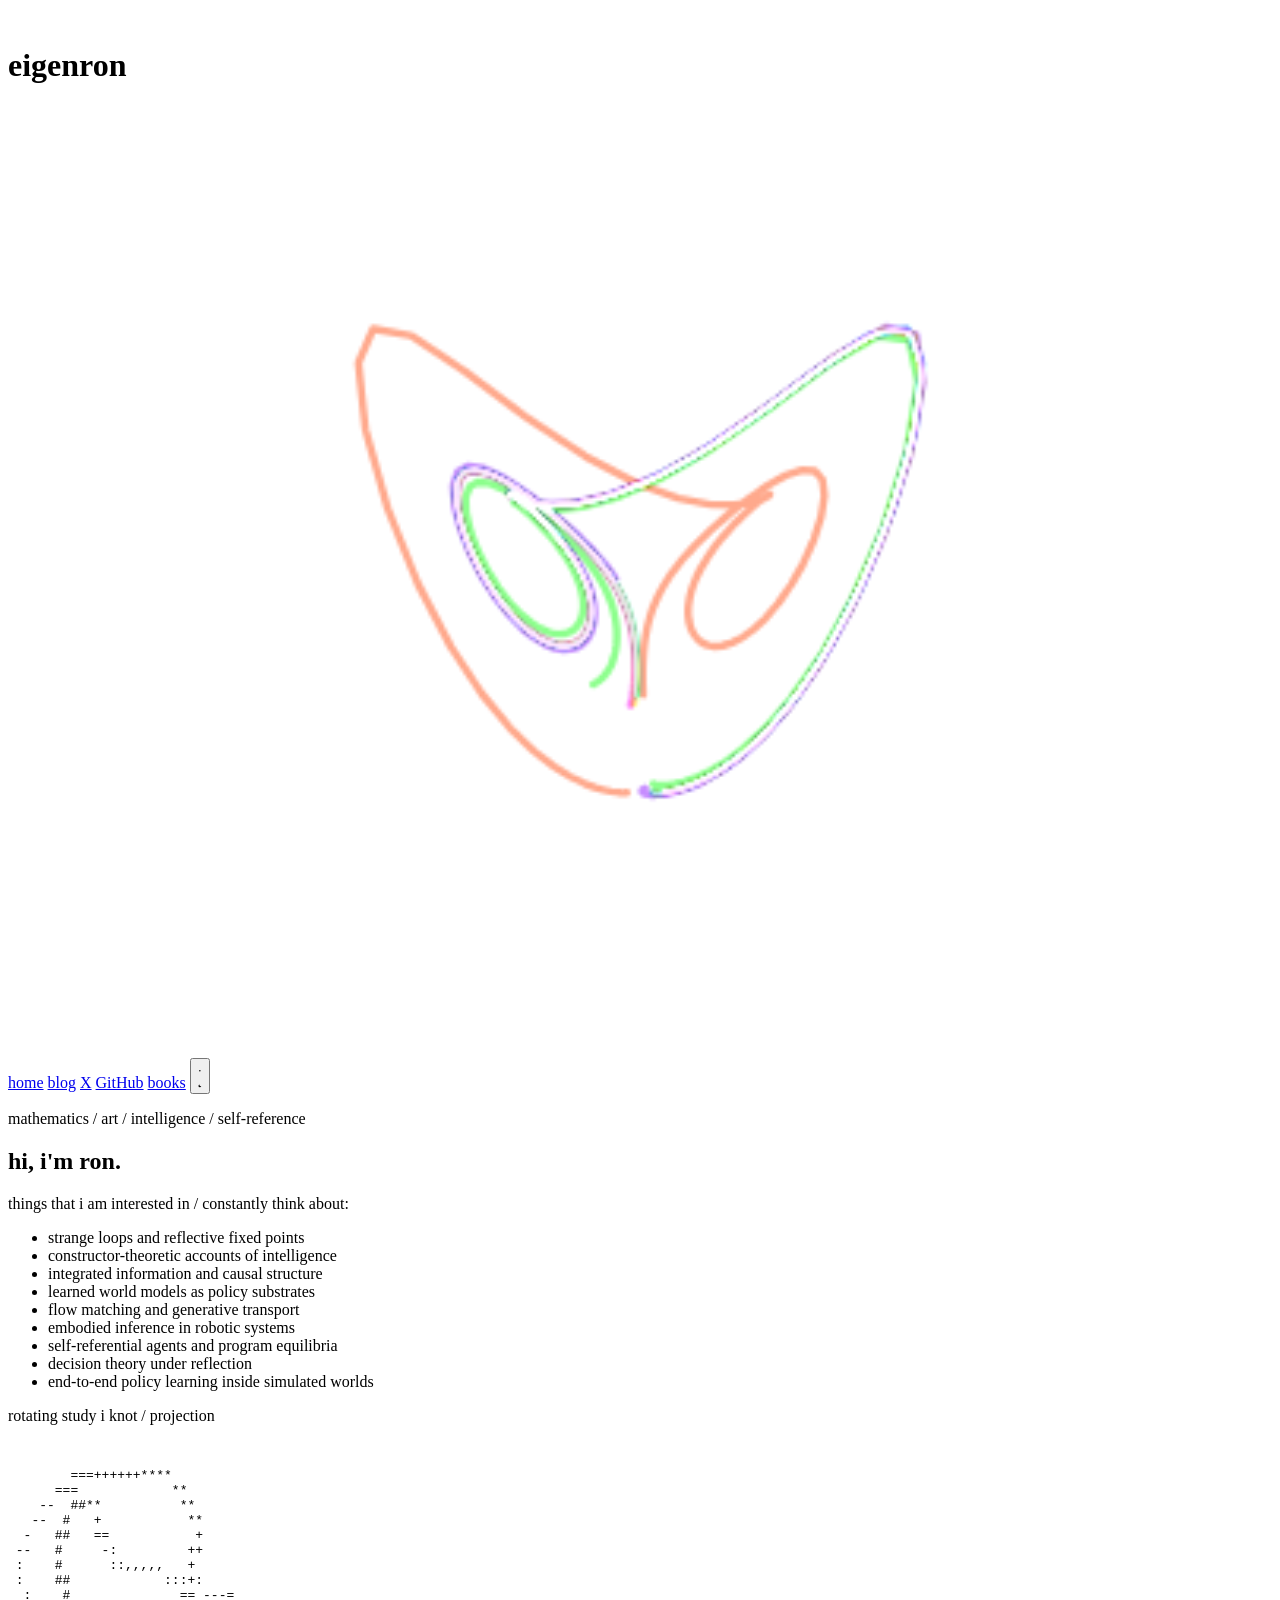
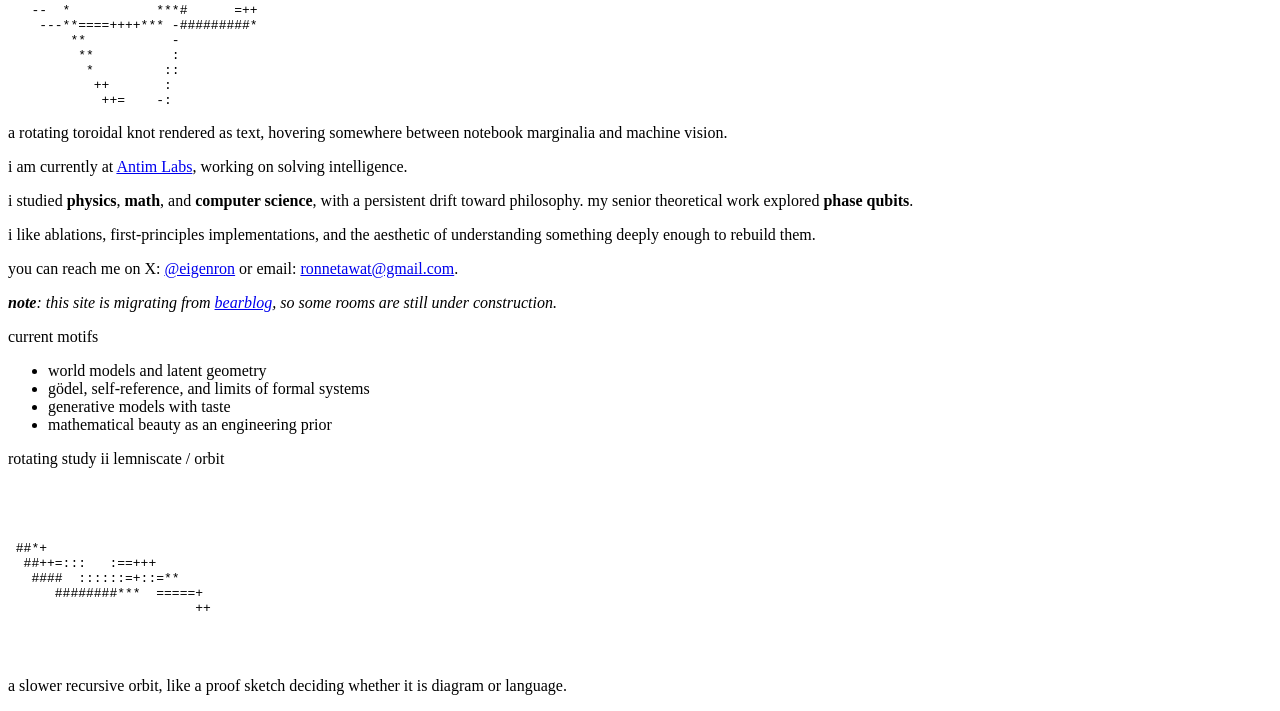
==== index.html @ cc4bd591 "index.html" ====
<!-- index.html -->
<!DOCTYPE html>
<html lang="en">
<head>
  <meta charset="UTF-8">
  <meta name="viewport" content="width=device-width, initial-scale=1.0">
  <title>eigenron</title>
  <link rel="stylesheet" href="style.css">
</head>
<body>
  <!-- Painting Background with Pixelated Denoising -->
  <div class="painting-bg">
    <img src="claude_00.jpg" alt="" aria-hidden="true">
  </div>

  <!-- Content Card floating on the painting -->
  <div class="content-card">
    <header>
      <div class="header-brand">
        <h1 class="site-title">eigenron</h1>
        <div class="lorenz-container">
          <canvas id="lorenzCanvas"></canvas>
        </div>
      </div>
      <nav>
        <a href="index.html" class="nav-link active">home</a>
        <a href="blogs.html" class="nav-link">blog</a>
        <a href="https://x.com/eigenron" class="nav-link" target="_blank">X</a>
        <a href="https://github.com/ronaldnetawat" class="nav-link" target="_blank">GitHub</a>
        <a href="https://www.goodreads.com/user/show/193192834-ron" class="nav-link" target="_blank">books</a>
        <button class="theme-toggle" id="themeToggle" aria-label="Toggle theme">
          <svg class="theme-icon sun-icon" xmlns="http://www.w3.org/2000/svg" viewBox="0 0 24 24">
            <circle cx="12" cy="12" r="5"/>
            <path d="M12 1v6m0 6v6m8.66-7H15m-6 0H3m15.66 7.66l-4.24-4.24m-4.24 0L5.34 4.34m13.32 15.32l-4.24-4.24m-4.24 0L5.34 19.66"/>
          </svg>
          <svg class="theme-icon moon-icon" xmlns="http://www.w3.org/2000/svg" viewBox="0 0 24 24">
            <path d="M21 12.79A9 9 0 1 1 11.21 3 7 7 0 0 0 21 12.79z"/>
          </svg>
        </button>
      </nav>
    </header>
    
    <main>
      <section class="intro-grid">
        <div class="intro-copy">
          <p class="eyebrow">mathematics / art / intelligence / self-reference</p>
          <h2 class="greeting">hi, i'm ron.</h2>
          <p class="lede">things that i am interested in / constantly think about:</p>
          <ul class="interest-list">
            <li>strange loops and reflective fixed points</li>
            <li>constructor-theoretic accounts of intelligence</li>
            <li>integrated information and causal structure</li>
            <li>learned world models as policy substrates</li>
            <li>flow matching and generative transport</li>
            <li>embodied inference in robotic systems</li>
            <li>self-referential agents and program equilibria</li>
            <li>decision theory under reflection</li>
            <li>end-to-end policy learning inside simulated worlds</li>
          </ul>
        </div>

        <aside class="ascii-panel ascii-panel-primary" aria-labelledby="asciiPrimaryLabel">
          <div class="ascii-panel-header">
            <span id="asciiPrimaryLabel">rotating study i</span>
            <span>knot / projection</span>
          </div>
          <pre class="ascii-art" id="asciiPrimary" aria-hidden="true"></pre>
          <p class="ascii-caption">a rotating toroidal knot rendered as text, hovering somewhere between notebook marginalia and machine vision.</p>
        </aside>
      </section>

      <section class="notes-grid">
        <div class="bio">
          <p>i am currently at <a href="https://antimlabs.com" target="_blank">Antim Labs</a>, working on solving intelligence.</p>
          
          <p>i studied <strong>physics</strong>, <strong>math</strong>, and <strong>computer science</strong>, with a persistent drift toward philosophy. my senior theoretical work explored <strong>phase qubits</strong>.</p>
          
          <p>i like ablations, first-principles implementations, and the aesthetic of understanding something deeply enough to rebuild them.</p>
          
          <p>you can reach me on X: <a href="https://x.com/eigenron" target="_blank">@eigenron</a> or email: <a href="mailto:ronnetawat@gmail.com">ronnetawat@gmail.com</a>.</p>

          <p><i><strong>note</strong>: this site is migrating from <a href="https://eigenron.bearblog.dev/" target="_blank">bearblog</a>, so some rooms are still under construction.</i></p>
        </div>

        <aside class="side-notes">
          <div class="axiom-block">
            <p class="axiom-label">current motifs</p>
            <ul class="axiom-list">
              <li>world models and latent geometry</li>
              <li>gödel, self-reference, and limits of formal systems</li>
              <li>generative models with taste</li>
              <li>mathematical beauty as an engineering prior</li>
            </ul>
          </div>

          <div class="ascii-panel ascii-panel-secondary" aria-labelledby="asciiSecondaryLabel">
            <div class="ascii-panel-header">
              <span id="asciiSecondaryLabel">rotating study ii</span>
              <span>lemniscate / orbit</span>
            </div>
            <pre class="ascii-art ascii-art-compact" id="asciiSecondary" aria-hidden="true"></pre>
            <p class="ascii-caption">a slower recursive orbit, like a proof sketch deciding whether it is diagram or language.</p>
          </div>
        </aside>
      </section>

    </main>
  </div>

  <script>
    class LorenzAttractor {
      constructor(canvas) {
        this.canvas = canvas;
        this.ctx = canvas.getContext('2d');
        this.setupCanvas();
        
        // Lorenz parameters
        this.sigma = 10.0;
        this.rho = 28.0;
        this.beta = 8.0 / 3.0;
        this.dt = 0.01;
        
        // Animation settings
        this.maxTrailLength = 300;
        this.fadeSpeed = 0.02;
        
        // Multiple initial conditions with neon colors
        this.attractors = [
          { x: 1, y: 1, z: 1, trail: [], color: '#00FFFF' },      // Cyan
          { x: 2, y: 1, z: 1, trail: [], color: '#FF00FF' },      // Magenta
          { x: 1, y: 2, z: 1, trail: [], color: '#FFFF00' },      // Yellow
          { x: 1, y: 1, z: 2, trail: [], color: '#00FF00' },      // Green
          { x: -1, y: -1, z: 1, trail: [], color: '#FF4000' },    // Orange
          { x: 0.5, y: -0.5, z: 1.5, trail: [], color: '#8000FF' } // Purple
        ];
        
        this.setupEventListeners();
        this.prePopulateTrails(); // Pre-populate for smooth start
        this.animate();
      }
      
      setupCanvas() {
        // Larger inline canvas next to title
        this.canvas.style.width = '100%';
        this.canvas.style.height = '100%';
        
        // Fixed internal dimensions for consistent butterfly rendering
        const fixedWidth = 200;
        const fixedHeight = 150;
        
        // Set canvas resolution with pixel ratio for sharpness
        const pixelRatio = window.devicePixelRatio || 1;
        this.canvas.width = fixedWidth * pixelRatio * 2;
        this.canvas.height = fixedHeight * pixelRatio * 2;
        
        this.ctx.scale(pixelRatio * 2, pixelRatio * 2);
        
        // Enable high-quality rendering for smooth lines
        this.ctx.imageSmoothingEnabled = true;
        this.ctx.imageSmoothingQuality = 'high';
        this.ctx.lineCap = 'round';
        this.ctx.lineJoin = 'round';
        
        this.width = fixedWidth;
        this.height = fixedHeight;
        this.centerX = this.width / 2;
        this.centerY = this.height / 2;
        
        // Larger scale for more prominent display
        this.scale = 1.4;
      }
      
      setupEventListeners() {
        // No resize handling needed - canvas uses fixed internal dimensions
        // CSS handles the visual scaling of the container
      }
      
      prePopulateTrails() {
        // Pre-calculate some trail points for smooth startup
        for (let step = 0; step < 100; step++) {
          this.attractors.forEach(attractor => {
            const [dx, dy, dz] = this.lorenzEquations(attractor.x, attractor.y, attractor.z);
            
            attractor.x += dx;
            attractor.y += dy;
            attractor.z += dz;
            
            const [screenX, screenY] = this.projectTo2D(attractor.x, attractor.y, attractor.z);
            attractor.trail.push([screenX, screenY]);
          });
        }
      }
      
      lorenzEquations(x, y, z) {
        const dx = this.sigma * (y - x) * this.dt;
        const dy = (x * (this.rho - z) - y) * this.dt;
        const dz = (x * y - this.beta * z) * this.dt;
        return [dx, dy, dz];
      }
      
      projectTo2D(x, y, z) {
        // Front view of butterfly - X-Z plane projection centered in small canvas
        return [
          this.centerX + x * this.scale * 1.5,
          this.centerY - (z - 25) * this.scale
        ];
      }
      
      update() {
        // Clear canvas completely for transparent background
        this.ctx.clearRect(0, 0, this.width, this.height);
        
        this.attractors.forEach(attractor => {
          // Calculate next point using Lorenz equations
          const [dx, dy, dz] = this.lorenzEquations(attractor.x, attractor.y, attractor.z);
          
          attractor.x += dx;
          attractor.y += dy;
          attractor.z += dz;
          
          // Project to 2D
          const [screenX, screenY] = this.projectTo2D(attractor.x, attractor.y, attractor.z);
          
          // Add to trail
          attractor.trail.push([screenX, screenY]);
          
          // Limit trail length
          if (attractor.trail.length > this.maxTrailLength) {
            attractor.trail.shift();
          }
          
          // Draw trail with gradient
          this.drawTrail(attractor);
        });
      }
      
      drawTrail(attractor) {
        if (attractor.trail.length < 2) return;
        
        // Styling for larger inline display
        this.ctx.globalCompositeOperation = 'lighter';
        this.ctx.strokeStyle = attractor.color;
        this.ctx.lineWidth = 1.2;
        this.ctx.globalAlpha = 0.45;
        
        // Simple continuous path for maximum performance
        this.ctx.beginPath();
        this.ctx.moveTo(attractor.trail[0][0], attractor.trail[0][1]);
        
        // Draw every 2nd point for performance while maintaining smoothness
        for (let i = 2; i < attractor.trail.length; i += 2) {
          this.ctx.lineTo(attractor.trail[i][0], attractor.trail[i][1]);
        }
        
        // Always include the last point
        if (attractor.trail.length > 1) {
          this.ctx.lineTo(attractor.trail[attractor.trail.length - 1][0], attractor.trail[attractor.trail.length - 1][1]);
        }
        
        this.ctx.stroke();
        this.ctx.globalAlpha = 1;
        this.ctx.globalCompositeOperation = 'source-over';
      }
      
      animate() {
        this.update();
        requestAnimationFrame(() => this.animate());
      }
    }
    
    // Initialize when DOM is loaded (only once)
    let lorenzInitialized = false;
    function initLorenz() {
      if (lorenzInitialized) return;
      
      const canvas = document.getElementById('lorenzCanvas');
      if (!canvas) return;
      
      const container = canvas.parentElement;
      if (!container) return;
      
      // Wait for container to have valid dimensions
      const checkDimensions = () => {
        const rect = container.getBoundingClientRect();
        const computedStyle = window.getComputedStyle(container);
        const width = rect.width || parseFloat(computedStyle.width) || 0;
        const height = rect.height || parseFloat(computedStyle.height) || 0;
        
        if (width > 0 && height > 0) {
          lorenzInitialized = true;
          new LorenzAttractor(canvas);
        } else {
          // Retry after a short delay
          setTimeout(checkDimensions, 50);
        }
      };
      
      // Start checking after initial delay
      setTimeout(checkDimensions, 100);
    }
    
    document.addEventListener('DOMContentLoaded', initLorenz);
    // Also try on window load in case DOMContentLoaded fires too early
    window.addEventListener('load', initLorenz);
  </script>

  <script>
    class AsciiRotor {
      constructor(element, options) {
        this.element = element;
        this.width = options.width;
        this.height = options.height;
        this.scale = options.scale;
        this.distance = options.distance;
        this.speed = options.speed;
        this.palette = options.palette;
        this.points = options.points;
        this.rotation = options.rotation || { x: 0.8, y: 0.4, z: 0.25 };
        this.frame = 0;
        this.lastFrameTime = 0;
      }

      rotatePoint(point, angleX, angleY, angleZ) {
        let { x, y, z } = point;

        const sinX = Math.sin(angleX);
        const cosX = Math.cos(angleX);
        let y1 = y * cosX - z * sinX;
        let z1 = y * sinX + z * cosX;

        const sinY = Math.sin(angleY);
        const cosY = Math.cos(angleY);
        let x2 = x * cosY + z1 * sinY;
        let z2 = -x * sinY + z1 * cosY;

        const sinZ = Math.sin(angleZ);
        const cosZ = Math.cos(angleZ);
        let x3 = x2 * cosZ - y1 * sinZ;
        let y3 = x2 * sinZ + y1 * cosZ;

        return { x: x3, y: y3, z: z2 };
      }

      render(timestamp) {
        if (timestamp - this.lastFrameTime < 72) {
          requestAnimationFrame((time) => this.render(time));
          return;
        }

        this.lastFrameTime = timestamp;
        this.frame += 1;

        const chars = Array.from({ length: this.width * this.height }, () => ' ');
        const depth = new Float32Array(this.width * this.height).fill(-Infinity);
        const angleX = this.frame * this.speed * this.rotation.x;
        const angleY = this.frame * this.speed * this.rotation.y;
        const angleZ = this.frame * this.speed * this.rotation.z;

        for (const point of this.points) {
          const rotated = this.rotatePoint(point, angleX, angleY, angleZ);
          const perspective = this.distance / (this.distance - rotated.z);
          const px = Math.round(this.width / 2 + rotated.x * this.scale * perspective);
          const py = Math.round(this.height / 2 + rotated.y * this.scale * perspective * 0.58);

          if (px < 0 || px >= this.width || py < 0 || py >= this.height) {
            continue;
          }

          const index = py * this.width + px;
          if (rotated.z <= depth[index]) {
            continue;
          }

          const luminance = Math.max(
            0,
            Math.min(1, 0.16 + 0.44 * (rotated.z / this.distance + 0.5) + 0.4 * (point.weight || 0.5))
          );
          const paletteIndex = Math.min(
            this.palette.length - 1,
            Math.floor(luminance * (this.palette.length - 1))
          );

          depth[index] = rotated.z;
          chars[index] = this.palette[paletteIndex];
        }

        const lines = [];
        for (let row = 0; row < this.height; row += 1) {
          lines.push(chars.slice(row * this.width, (row + 1) * this.width).join(''));
        }

        this.element.textContent = lines.join('\n');
        requestAnimationFrame((time) => this.render(time));
      }

      start() {
        requestAnimationFrame((time) => this.render(time));
      }
    }

    function buildTorusKnotPoints(total) {
      const points = [];
      for (let i = 0; i < total; i += 1) {
        const t = (i / total) * Math.PI * 2 * 2;
        const x = (1.65 + 0.55 * Math.cos(3 * t)) * Math.cos(2 * t);
        const y = (1.65 + 0.55 * Math.cos(3 * t)) * Math.sin(2 * t);
        const z = 0.95 * Math.sin(3 * t);
        points.push({ x, y, z, weight: (Math.sin(t * 3) + 1) / 2 });
      }
      return points;
    }

    function buildLemniscatePoints(total) {
      const points = [];
      for (let i = 0; i < total; i += 1) {
        const t = (i / total) * Math.PI * 2;
        const denominator = 1 + Math.sin(t) * Math.sin(t);
        const x = (Math.cos(t) / denominator) * 2.1;
        const y = (Math.sin(t) * Math.cos(t) / denominator) * 2.6;
        const z = Math.sin(2 * t) * 1.2;
        points.push({ x, y, z, weight: (Math.cos(2 * t) + 1) / 2 });
      }
      return points;
    }

    function initAsciiArt() {
      const primary = document.getElementById('asciiPrimary');
      const secondary = document.getElementById('asciiSecondary');
      const prefersReducedMotion = window.matchMedia('(prefers-reduced-motion: reduce)').matches;

      if (prefersReducedMotion) {
        if (primary) {
          primary.textContent = [
            '           .:-=++=-:.           ',
            '       .-+#@@@@@@@@@@#+-.       ',
            '     .-*@@@#*=-..-=*#@@@*-.     ',
            '    :+@@@*=.          .=*@@+:    ',
            '    =@@#:    recursive     :#@=   ',
            '    =@@#:     geometry     :#@=   ',
            '    :+@@@*=.          .=*@@+:    ',
            '     .-*@@@#*=-..-=*#@@@*-.     ',
            '       .-+#@@@@@@@@@@#+-.       ',
            '           .:-=++=-:.           '
          ].join('\n');
        }

        if (secondary) {
          secondary.textContent = [
            '         .--==--.         ',
            '      .-+#@@@@@@#+-.      ',
            '    .-*@@*=....=*@@*-.    ',
            '    =@@*:  loop  :*@@=    ',
            '    =@@*:  self  :*@@=    ',
            '    .-*@@*=....=*@@*-.    ',
            '      .-+#@@@@@@#+-.      ',
            '         .--==--.         '
          ].join('\n');
        }

        return;
      }

      if (primary) {
        new AsciiRotor(primary, {
          width: 32,
          height: 18,
          scale: 7.2,
          distance: 8,
          speed: 0.05,
          palette: ' .,:-=+*#%@',
          points: buildTorusKnotPoints(900),
          rotation: { x: 0.9, y: 0.55, z: 0.22 }
        }).start();
      }

      if (secondary) {
        new AsciiRotor(secondary, {
          width: 28,
          height: 12,
          scale: 5.9,
          distance: 7,
          speed: 0.042,
          palette: ' .-:=+*#%@',
          points: buildLemniscatePoints(720),
          rotation: { x: 0.65, y: 0.92, z: 0.18 }
        }).start();
      }
    }

    document.addEventListener('DOMContentLoaded', initAsciiArt);
  </script>

  <script>
    // Theme Toggle Functionality
    (function() {
      const themeToggle = document.getElementById('themeToggle');
      const body = document.body;
      
      // Check for saved theme preference or default to light mode
      const currentTheme = localStorage.getItem('theme') || 'light';
      if (currentTheme === 'dark') {
        body.classList.add('dark-mode');
      }
      
      // Toggle theme on button click
      themeToggle.addEventListener('click', () => {
        body.classList.toggle('dark-mode');
        
        // Save theme preference
        const theme = body.classList.contains('dark-mode') ? 'dark' : 'light';
        localStorage.setItem('theme', theme);
      });
    })();
  </script>
</body>
</html>
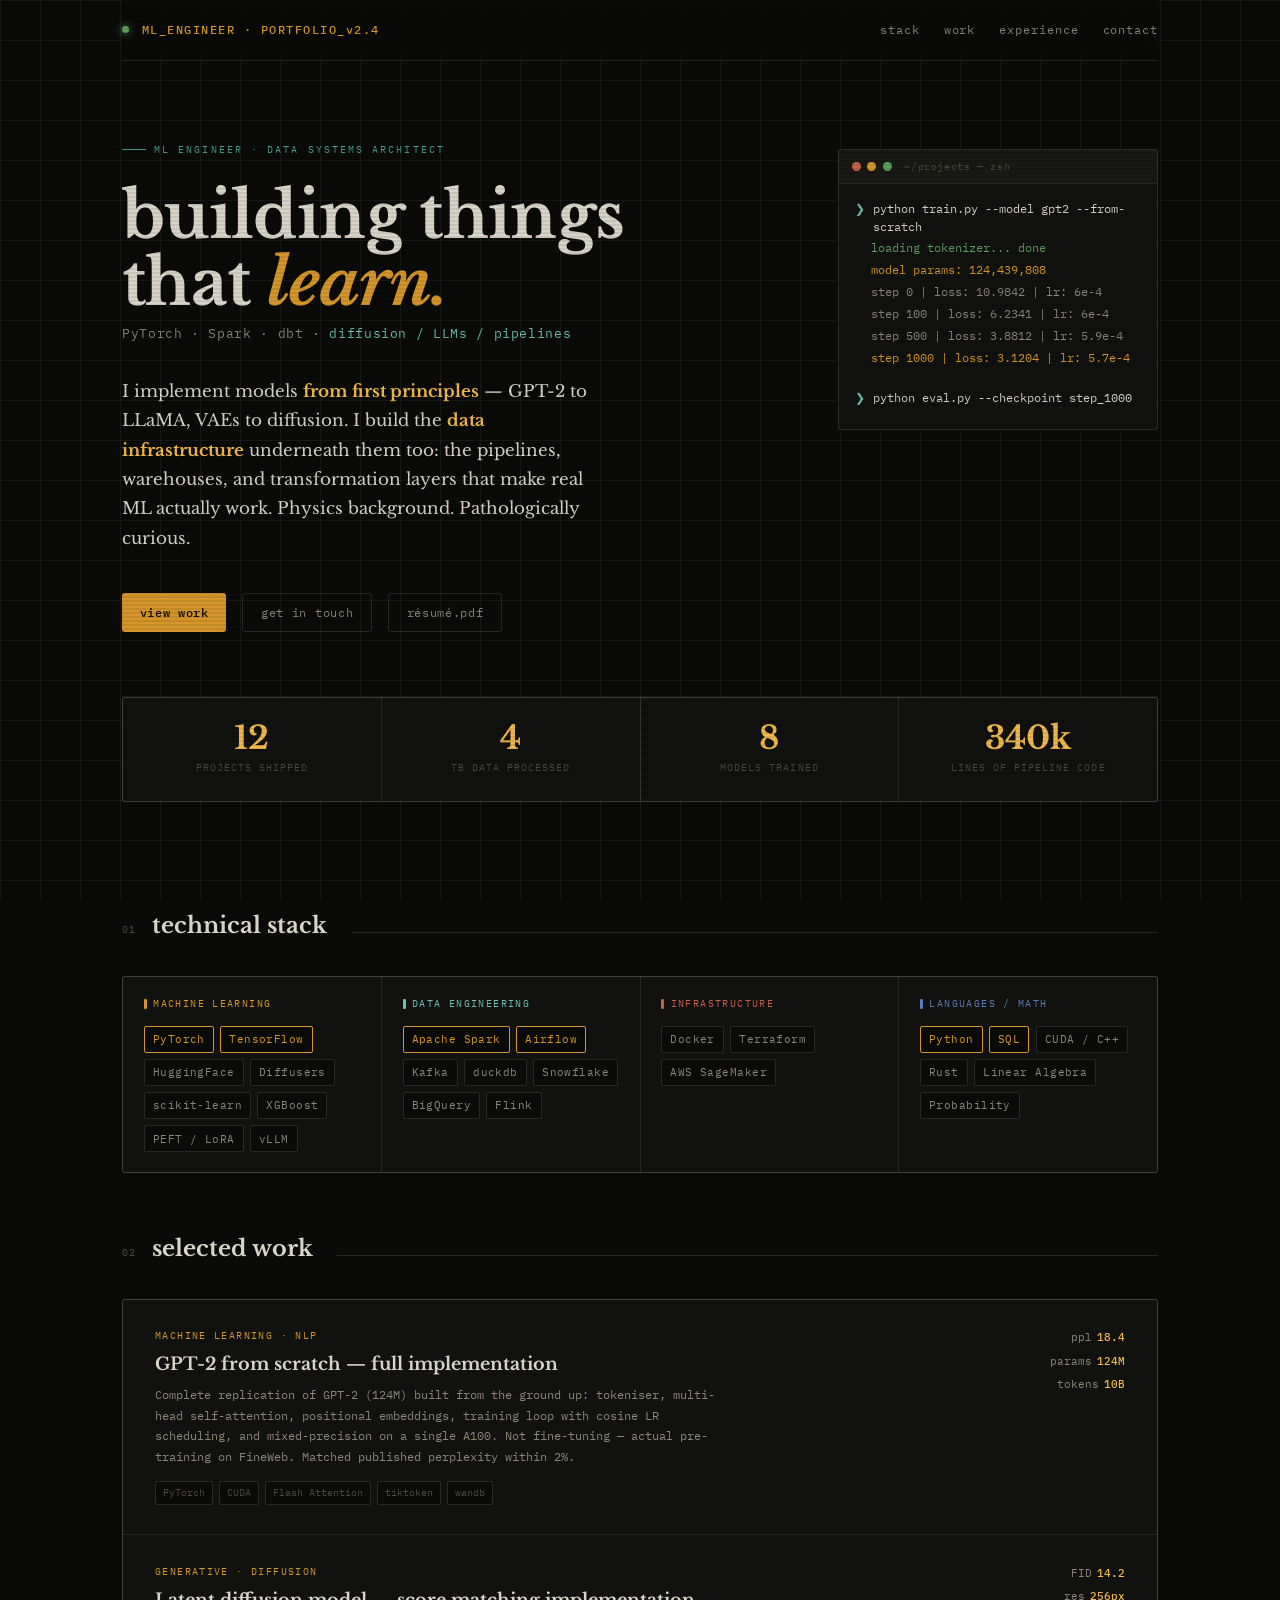
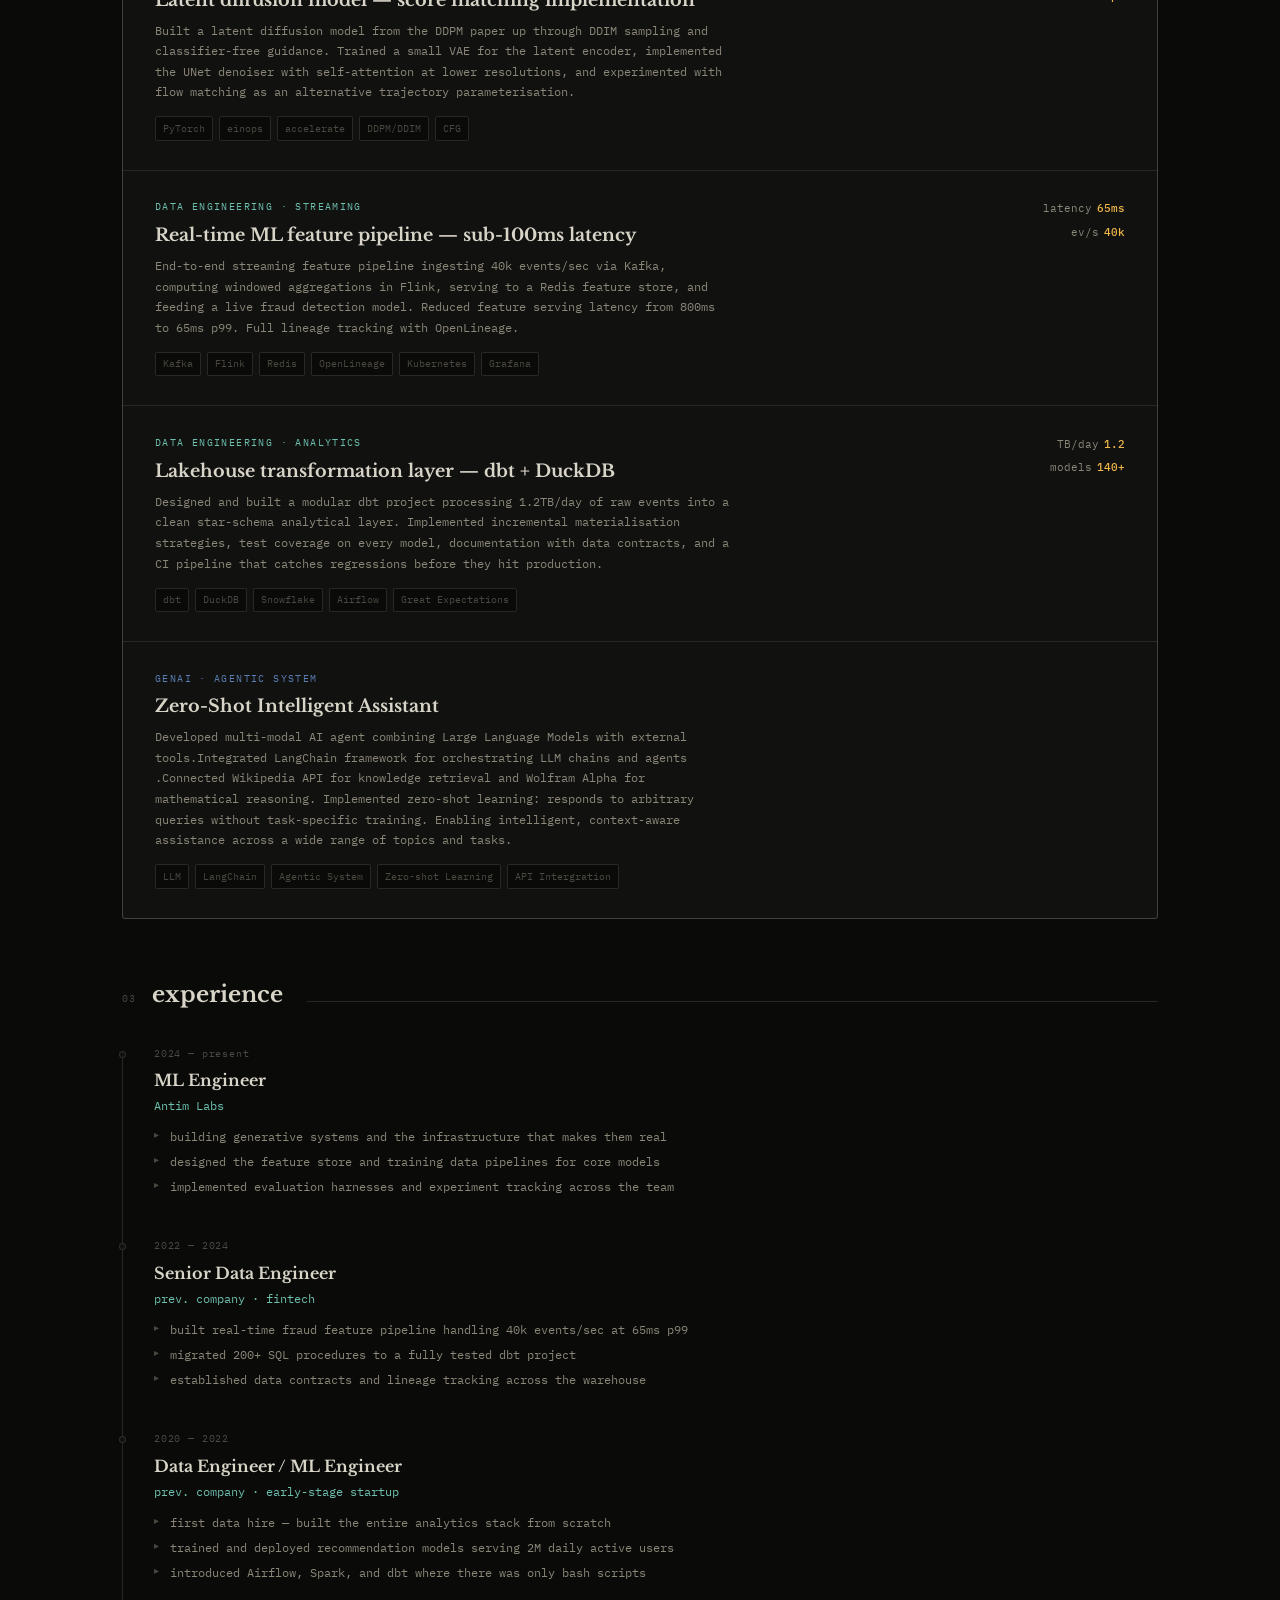
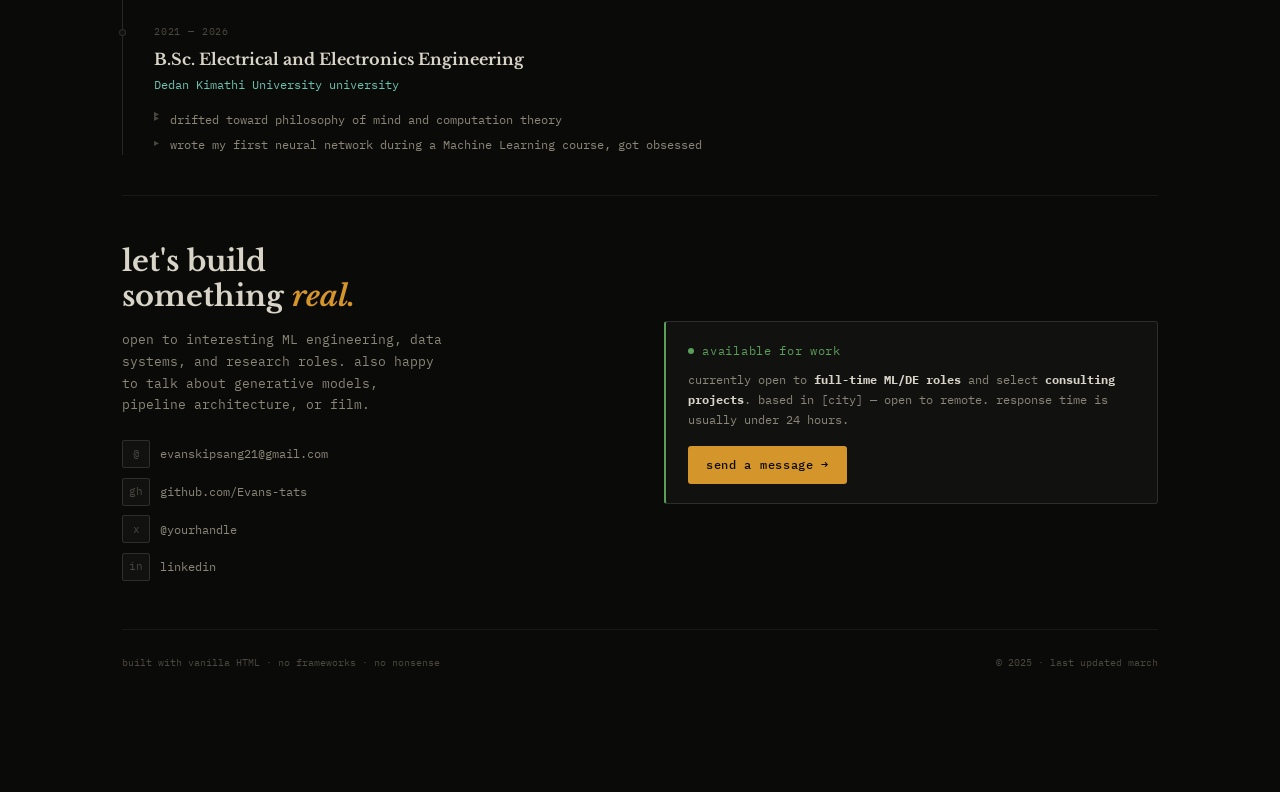
==== commit fbf65dae: "new" ====
--- a/index.html
+++ b/index.html
@@ -1,516 +1,958 @@
-<!-- index.html -->
 <!DOCTYPE html>
 <html lang="en">
 <head>
-  <meta charset="UTF-8">
-  <meta name="viewport" content="width=device-width, initial-scale=1.0">
-  <title>eigenron</title>
-  <link rel="stylesheet" href="style.css">
+<meta charset="UTF-8">
+<meta name="viewport" content="width=device-width, initial-scale=1.0">
+<title>portfolio — ml · data · systems</title>
+<link rel="preconnect" href="https://fonts.googleapis.com">
+<link rel="preconnect" href="https://fonts.gstatic.com" crossorigin>
+<link href="https://fonts.googleapis.com/css2?family=IBM+Plex+Mono:ital,wght@0,300;0,400;0,500;1,300;1,400&family=Libre+Baskerville:ital,wght@0,400;0,700;1,400&display=swap" rel="stylesheet">
+<style>
+:root {
+  --bg:       #0a0a08;
+  --bg2:      #111110;
+  --bg3:      #181815;
+  --wire:     rgba(255,255,255,0.06);
+  --wire2:    rgba(255,255,255,0.12);
+  --ink:      #d8d4c8;
+  --ink2:     #8a8678;
+  --ink3:     #4a4840;
+  --amber:    #d4952a;
+  --amber2:   #f0b84a;
+  --teal:     #4a9e8e;
+  --teal2:    #6dbfae;
+  --coral:    #c4614a;
+  --green:    #5a9e5a;
+  --blue:     #5a7eb4;
+  --r:        3px;
+}
+
+*,*::before,*::after { box-sizing:border-box; margin:0; padding:0; }
+
+html { scroll-behavior: smooth; }
+
+body {
+  background: var(--bg);
+  color: var(--ink);
+  font-family: 'IBM Plex Mono', monospace;
+  font-size: 13px;
+  line-height: 1.7;
+  min-height: 100vh;
+  overflow-x: hidden;
+  cursor: crosshair;
+}
+
+/* ── scanline texture ── */
+body::before {
+  content:'';
+  position:fixed; inset:0; z-index:999; pointer-events:none;
+  background: repeating-linear-gradient(
+    0deg,
+    transparent,
+    transparent 2px,
+    rgba(0,0,0,0.08) 2px,
+    rgba(0,0,0,0.08) 4px
+  );
+}
+
+/* ── grid bg ── */
+body::after {
+  content:'';
+  position:fixed; inset:0; z-index:0; pointer-events:none;
+  background-image:
+    linear-gradient(var(--wire) 1px, transparent 1px),
+    linear-gradient(90deg, var(--wire) 1px, transparent 1px);
+  background-size: 40px 40px;
+}
+
+/* ══════════ LAYOUT ══════════ */
+.shell {
+  position: relative; z-index: 1;
+  max-width: 1100px; margin: 0 auto;
+  padding: 0 2rem 6rem;
+}
+
+/* ══════════ NAV BAR ══════════ */
+.topbar {
+  display: flex; align-items: center; justify-content: space-between;
+  padding: 1.2rem 0;
+  border-bottom: 1px solid var(--wire2);
+  position: sticky; top: 0; z-index: 100;
+  background: rgba(10,10,8,0.92);
+  backdrop-filter: blur(8px);
+}
+
+.topbar-id {
+  display: flex; align-items: center; gap: 0.8rem;
+}
+
+.status-dot {
+  width: 7px; height: 7px; border-radius: 50%;
+  background: var(--green);
+  box-shadow: 0 0 8px var(--green);
+  animation: pulse 2s ease-in-out infinite;
+}
+@keyframes pulse {
+  0%,100% { opacity:1; box-shadow:0 0 8px var(--green); }
+  50%      { opacity:0.5; box-shadow:0 0 3px var(--green); }
+}
+
+.topbar-name {
+  font-size: 0.78rem; font-weight: 500; letter-spacing: 0.12em;
+  color: var(--amber);
+}
+
+.topbar-nav {
+  display: flex; gap: 1.5rem;
+}
+.topbar-nav a {
+  color: var(--ink2); text-decoration: none; font-size: 0.72rem;
+  letter-spacing: 0.08em; transition: color 0.2s;
+}
+.topbar-nav a:hover { color: var(--amber2); }
+
+/* ══════════ HERO ══════════ */
+.hero {
+  display: grid;
+  grid-template-columns: 1fr 320px;
+  gap: 4rem;
+  padding: 5rem 0 4rem;
+  border-bottom: 1px solid var(--wire);
+}
+
+.hero-left {}
+
+.hero-label {
+  font-size: 0.65rem; letter-spacing: 0.2em; color: var(--teal);
+  text-transform: uppercase; margin-bottom: 1.5rem;
+  display: flex; align-items: center; gap: 0.5rem;
+}
+.hero-label::before {
+  content:''; display:block; width:24px; height:1px; background:var(--teal);
+}
+
+.hero-name {
+  font-family: 'Libre Baskerville', serif;
+  font-size: clamp(2.4rem, 5vw, 4rem);
+  font-weight: 700; line-height: 1.05;
+  color: var(--ink); margin-bottom: 0.4rem;
+  letter-spacing: -0.01em;
+}
+
+.hero-name em {
+  font-style: italic; color: var(--amber);
+}
+
+.hero-title {
+  font-size: 0.8rem; color: var(--ink2); letter-spacing: 0.05em;
+  margin-bottom: 2rem; margin-top: 0.3rem;
+}
+.hero-title span { color: var(--teal2); }
+
+.hero-desc {
+  font-family: 'Libre Baskerville', serif;
+  font-size: 1.05rem; line-height: 1.75;
+  color: var(--ink); max-width: 480px;
+  font-weight: 400;
+}
+.hero-desc strong { color: var(--amber2); font-weight: 700; }
+
+.hero-links {
+  display: flex; gap: 1rem; margin-top: 2.5rem; flex-wrap: wrap;
+}
+.btn {
+  display: inline-flex; align-items: center; gap: 0.5rem;
+  padding: 0.55rem 1.1rem; border-radius: var(--r);
+  font-family: 'IBM Plex Mono', monospace;
+  font-size: 0.72rem; letter-spacing: 0.06em;
+  text-decoration: none; cursor: pointer; border: none;
+  transition: all 0.2s;
+}
+.btn-primary {
+  background: var(--amber); color: #0a0a08; font-weight: 500;
+}
+.btn-primary:hover { background: var(--amber2); transform: translateY(-1px); }
+.btn-ghost {
+  background: transparent; color: var(--ink2);
+  border: 1px solid var(--wire2);
+}
+.btn-ghost:hover { border-color: var(--amber); color: var(--amber); }
+
+/* ── hero right: live terminal ── */
+.hero-terminal {
+  background: var(--bg2); border: 1px solid var(--wire2);
+  border-radius: var(--r); overflow: hidden;
+  font-size: 0.72rem; align-self: start; margin-top: 0.5rem;
+}
+.term-bar {
+  background: var(--bg3); padding: 0.5rem 0.8rem;
+  display: flex; align-items: center; gap: 0.4rem;
+  border-bottom: 1px solid var(--wire);
+}
+.term-dot { width:9px; height:9px; border-radius:50%; }
+.td-r { background:#c4614a; } .td-y { background:#d4952a; } .td-g { background:#5a9e5a; }
+.term-title { color:var(--ink3); font-size:0.65rem; margin-left:0.4rem; letter-spacing:0.06em; }
+.term-body { padding: 1rem 1rem 1.2rem; min-height: 240px; }
+.term-line { display:flex; gap:0.5rem; margin-bottom:0.2rem; line-height:1.5; }
+.term-prompt { color:var(--teal2); flex-shrink:0; }
+.term-cmd { color:var(--ink); }
+.term-out { color:var(--ink2); padding-left: 1rem; display:block; margin-bottom:0.15rem; }
+.term-out.ok { color:var(--green); }
+.term-out.hi { color:var(--amber); }
+.term-out.dim { color:var(--ink3); }
+.term-cursor {
+  display:inline-block; width:6px; height:13px;
+  background:var(--amber2); vertical-align:middle;
+  animation: blink 1s step-end infinite;
+}
+@keyframes blink { 50% { opacity:0; } }
+
+/* ══════════ SECTION HEADER ══════════ */
+.sec-head {
+  display: flex; align-items: baseline; gap: 1rem;
+  margin-bottom: 2rem; padding-top: 3.5rem;
+}
+.sec-num { font-size: 0.65rem; color: var(--ink3); letter-spacing: 0.1em; }
+.sec-title {
+  font-family: 'Libre Baskerville', serif;
+  font-size: 1.4rem; color: var(--ink); font-weight: 700;
+}
+.sec-line {
+  flex: 1; height: 1px; background: var(--wire2); margin-left: 0.5rem;
+}
+
+/* ══════════ SKILLS ══════════ */
+.skills-grid {
+  display: grid;
+  grid-template-columns: repeat(auto-fill, minmax(220px, 1fr));
+  gap: 1px;
+  border: 1px solid var(--wire2);
+  border-radius: var(--r);
+  overflow: hidden;
+  background: var(--wire2);
+}
+.skill-cell {
+  background: var(--bg2);
+  padding: 1.2rem 1.3rem;
+  transition: background 0.2s;
+}
+.skill-cell:hover { background: var(--bg3); }
+
+.skill-cat {
+  font-size: 0.62rem; letter-spacing: 0.14em; text-transform: uppercase;
+  margin-bottom: 0.8rem; display: flex; align-items: center; gap: 0.4rem;
+}
+.skill-cat::before {
+  content:''; width:3px; height:10px; border-radius:1px;
+}
+.cat-ml   .skill-cat { color:var(--amber); }  .cat-ml   .skill-cat::before { background:var(--amber); }
+.cat-de   .skill-cat { color:var(--teal2); }  .cat-de   .skill-cat::before { background:var(--teal2); }
+.cat-sys  .skill-cat { color:var(--coral); }  .cat-sys  .skill-cat::before { background:var(--coral); }
+.cat-math .skill-cat { color:var(--blue);  }  .cat-math .skill-cat::before { background:var(--blue);  }
+
+.skill-tags {
+  display: flex; flex-wrap: wrap; gap: 0.4rem;
+}
+.tag {
+  padding: 0.2rem 0.5rem; border-radius: 2px;
+  font-size: 0.68rem; letter-spacing: 0.04em;
+  background: var(--bg); border: 1px solid var(--wire2); color: var(--ink2);
+  transition: all 0.15s;
+}
+.tag:hover { color: var(--ink); border-color: var(--wire2); }
+.tag.core { border-color: var(--amber); color: var(--amber); }
+.tag.core:hover { background: rgba(212,149,42,0.08); }
+
+/* ══════════ PROJECTS ══════════ */
+.projects-list {
+  display: flex; flex-direction: column; gap: 1px;
+  border: 1px solid var(--wire2); border-radius: var(--r); overflow: hidden;
+  background: var(--wire2);
+}
+
+.project-card {
+  background: var(--bg2);
+  padding: 1.8rem 2rem;
+  display: grid;
+  grid-template-columns: 1fr auto;
+  gap: 1rem;
+  align-items: start;
+  transition: background 0.2s;
+  cursor: pointer;
+  position: relative;
+}
+.project-card::before {
+  content:'';
+  position:absolute; left:0; top:0; bottom:0;
+  width:3px; background: transparent;
+  transition: background 0.2s;
+}
+.project-card:hover { background: var(--bg3); }
+.project-card:hover::before { background: var(--amber); }
+
+.proj-type {
+  font-size: 0.62rem; letter-spacing: 0.14em; text-transform: uppercase;
+  margin-bottom: 0.5rem;
+}
+.t-ml   { color: var(--amber); }
+.t-de   { color: var(--teal2); }
+.t-sys  { color: var(--coral); }
+.t-research { color: var(--blue); }
+
+.proj-name {
+  font-family: 'Libre Baskerville', serif;
+  font-size: 1.1rem; font-weight: 700;
+  color: var(--ink); margin-bottom: 0.5rem; line-height: 1.3;
+}
+.proj-desc {
+  color: var(--ink2); font-size: 0.78rem; line-height: 1.65;
+  max-width: 580px; margin-bottom: 0.9rem;
+}
+.proj-stack {
+  display: flex; flex-wrap: wrap; gap: 0.35rem;
+}
+.stack-tag {
+  padding: 0.15rem 0.45rem; border-radius: 2px;
+  font-size: 0.65rem; background: var(--bg);
+  border: 1px solid var(--wire2); color: var(--ink3);
+}
+
+.proj-meta {
+  text-align: right; font-size: 0.68rem; color: var(--ink3);
+  display: flex; flex-direction: column; gap: 0.3rem; align-items: flex-end;
+  flex-shrink: 0;
+}
+.proj-stat {
+  display: flex; align-items: center; gap: 0.3rem; color: var(--ink2);
+}
+.proj-stat span { color: var(--amber2); font-weight: 500; }
+
+/* ══════════ EXPERIENCE TIMELINE ══════════ */
+.timeline {
+  position: relative;
+  padding-left: 2rem;
+}
+.timeline::before {
+  content:'';
+  position:absolute; left:0; top:8px; bottom:0;
+  width:1px; background: var(--wire2);
+}
+
+.tl-item {
+  position: relative; margin-bottom: 2.5rem;
+}
+.tl-item::before {
+  content:'';
+  position:absolute; left:-2rem; top:6px;
+  width:7px; height:7px; border-radius:50%;
+  background: var(--bg2); border: 1px solid var(--wire2);
+  transform: translateX(-3px);
+  transition: all 0.2s;
+}
+.tl-item:hover::before {
+  background: var(--amber); border-color: var(--amber);
+  box-shadow: 0 0 8px rgba(212,149,42,0.4);
+}
+
+.tl-period {
+  font-size: 0.65rem; color: var(--ink3); letter-spacing: 0.08em;
+  margin-bottom: 0.3rem;
+}
+.tl-role {
+  font-family: 'Libre Baskerville', serif;
+  font-size: 1rem; font-weight: 700; color: var(--ink);
+  margin-bottom: 0.1rem;
+}
+.tl-company { font-size: 0.75rem; color: var(--teal2); margin-bottom: 0.6rem; }
+.tl-points {
+  list-style: none; display: flex; flex-direction: column; gap: 0.25rem;
+}
+.tl-points li {
+  font-size: 0.78rem; color: var(--ink2); padding-left: 1rem; position: relative;
+}
+.tl-points li::before {
+  content:'▸'; position:absolute; left:0; color:var(--ink3); font-size:0.65rem;
+}
+
+/* ══════════ METRICS ROW ══════════ */
+.metrics-row {
+  display: grid;
+  grid-template-columns: repeat(4, 1fr);
+  gap: 1px; background: var(--wire2);
+  border: 1px solid var(--wire2); border-radius: var(--r); overflow: hidden;
+  margin-bottom: 3rem;
+}
+.metric-cell {
+  background: var(--bg2); padding: 1.5rem 1.2rem; text-align: center;
+  transition: background 0.2s;
+}
+.metric-cell:hover { background: var(--bg3); }
+.metric-val {
+  font-family: 'Libre Baskerville', serif;
+  font-size: 2rem; font-weight: 700;
+  color: var(--amber2); line-height: 1;
+  margin-bottom: 0.3rem;
+}
+.metric-label {
+  font-size: 0.65rem; color: var(--ink3); letter-spacing: 0.1em; text-transform: uppercase;
+}
+
+/* ══════════ CONTACT ══════════ */
+.contact-grid {
+  display: grid; grid-template-columns: 1fr 1fr; gap: 3rem;
+  padding: 3rem 0;
+  border-top: 1px solid var(--wire);
+}
+.contact-big {
+  font-family: 'Libre Baskerville', serif;
+  font-size: 1.8rem; font-weight: 700; color: var(--ink);
+  line-height: 1.2; margin-bottom: 1rem;
+}
+.contact-big em { font-style: italic; color: var(--amber); }
+
+.contact-links { display: flex; flex-direction: column; gap: 0.6rem; margin-top: 1.5rem; }
+.contact-link {
+  display: flex; align-items: center; gap: 0.6rem;
+  color: var(--ink2); text-decoration: none; font-size: 0.78rem;
+  transition: color 0.2s;
+}
+.contact-link:hover { color: var(--amber2); }
+.contact-link-icon {
+  width: 28px; height: 28px; border-radius: 2px;
+  background: var(--bg2); border: 1px solid var(--wire2);
+  display: flex; align-items: center; justify-content: center;
+  font-size: 0.7rem; color: var(--ink3);
+  transition: all 0.2s;
+}
+.contact-link:hover .contact-link-icon {
+  border-color: var(--amber); color: var(--amber);
+}
+
+.contact-right { display: flex; flex-direction: column; justify-content: center; }
+
+.avail-box {
+  background: var(--bg2); border: 1px solid var(--wire2);
+  border-left: 2px solid var(--green); border-radius: var(--r);
+  padding: 1.2rem 1.4rem;
+}
+.avail-head {
+  display: flex; align-items: center; gap: 0.5rem;
+  font-size: 0.72rem; color: var(--green); margin-bottom: 0.6rem;
+  letter-spacing: 0.06em;
+}
+.avail-dot {
+  width:6px; height:6px; border-radius:50%; background:var(--green);
+  animation: pulse 2s infinite;
+}
+.avail-text { font-size: 0.78rem; color: var(--ink2); line-height: 1.6; }
+.avail-text strong { color: var(--ink); }
+
+/* ══════════ FOOTER ══════════ */
+footer {
+  border-top: 1px solid var(--wire);
+  padding: 1.5rem 0;
+  display: flex; justify-content: space-between; align-items: center;
+  font-size: 0.65rem; color: var(--ink3);
+}
+
+/* ══════════ ANIMATIONS ══════════ */
+.fade-in {
+  opacity: 0; transform: translateY(16px);
+  animation: fadeUp 0.6s ease forwards;
+}
+@keyframes fadeUp {
+  to { opacity:1; transform:translateY(0); }
+}
+.d1 { animation-delay: 0.05s; }
+.d2 { animation-delay: 0.12s; }
+.d3 { animation-delay: 0.2s;  }
+.d4 { animation-delay: 0.28s; }
+.d5 { animation-delay: 0.38s; }
+
+/* ══════════ RESPONSIVE ══════════ */
+@media (max-width: 760px) {
+  .hero { grid-template-columns: 1fr; gap: 2rem; }
+  .hero-terminal { display: none; }
+  .metrics-row { grid-template-columns: repeat(2,1fr); }
+  .contact-grid { grid-template-columns: 1fr; }
+  .project-card { grid-template-columns: 1fr; }
+  .proj-meta { align-items: flex-start; flex-direction: row; flex-wrap: wrap; }
+}
+</style>
 </head>
 <body>
-  <!-- Painting Background with Pixelated Denoising -->
-  <div class="painting-bg">
-    <img src="claude_00.jpg" alt="" aria-hidden="true">
+
+<div class="shell">
+
+  <!-- ── TOP BAR ── -->
+  <nav class="topbar">
+    <div class="topbar-id">
+      <div class="status-dot"></div>
+      <span class="topbar-name">ML_ENGINEER · PORTFOLIO_v2.4</span>
+    </div>
+    <div class="topbar-nav">
+      <a href="#skills">stack</a>
+      <a href="#projects">work</a>
+      <a href="#exp">experience</a>
+      <a href="#contact">contact</a>
+    </div>
+  </nav>
+
+  <!-- ══════════ HERO ══════════ -->
+  <section class="hero">
+    <div class="hero-left fade-in d1">
+      <div class="hero-label">ML Engineer · Data Systems Architect</div>
+      <h1 class="hero-name">building things<br>that <em>learn.</em></h1>
+      <div class="hero-title">
+        PyTorch · Spark · dbt · <span>diffusion / LLMs / pipelines</span>
+      </div>
+      <p class="hero-desc">
+        I implement models <strong>from first principles</strong> — GPT-2 to LLaMA, VAEs
+        to diffusion. I build the <strong>data infrastructure</strong> underneath them too:
+        the pipelines, warehouses, and transformation layers that make
+        real ML actually work. Physics background. Pathologically curious.
+      </p>
+      <div class="hero-links">
+        <a href="#projects" class="btn btn-primary">view work</a>
+        <a href="mailto:you@email.com" class="btn btn-ghost">get in touch</a>
+        <a href="#" class="btn btn-ghost">résumé.pdf</a>
+      </div>
+    </div>
+
+    <div class="hero-terminal fade-in d3">
+      <div class="term-bar">
+        <div class="term-dot td-r"></div>
+        <div class="term-dot td-y"></div>
+        <div class="term-dot td-g"></div>
+        <span class="term-title">~/projects — zsh</span>
+      </div>
+      <div class="term-body" id="termBody">
+        <!-- filled by JS -->
+      </div>
+    </div>
+  </section>
+
+  <!-- ══════════ METRICS ══════════ -->
+  <div class="metrics-row fade-in d2">
+    <div class="metric-cell">
+      <div class="metric-val" data-target="12">0</div>
+      <div class="metric-label">projects shipped</div>
+    </div>
+    <div class="metric-cell">
+      <div class="metric-val" data-target="4">0</div>
+      <div class="metric-label">TB data processed</div>
+    </div>
+    <div class="metric-cell">
+      <div class="metric-val" data-target="8">0</div>
+      <div class="metric-label">models trained</div>
+    </div>
+    <div class="metric-cell">
+      <div class="metric-val" data-suffix="k" data-target="340">0</div>
+      <div class="metric-label">lines of pipeline code</div>
+    </div>
   </div>
 
-  <!-- Content Card floating on the painting -->
-  <div class="content-card">
-    <header>
-      <div class="header-brand">
-        <h1 class="site-title">eigenron</h1>
-        <div class="lorenz-container">
-          <canvas id="lorenzCanvas"></canvas>
-        </div>
-      </div>
-      <nav>
-        <a href="index.html" class="nav-link active">home</a>
-        <a href="blogs.html" class="nav-link">blog</a>
-        <a href="https://x.com/eigenron" class="nav-link" target="_blank">X</a>
-        <a href="https://github.com/ronaldnetawat" class="nav-link" target="_blank">GitHub</a>
-        <a href="https://www.goodreads.com/user/show/193192834-ron" class="nav-link" target="_blank">books</a>
-        <button class="theme-toggle" id="themeToggle" aria-label="Toggle theme">
-          <svg class="theme-icon sun-icon" xmlns="http://www.w3.org/2000/svg" viewBox="0 0 24 24">
-            <circle cx="12" cy="12" r="5"/>
-            <path d="M12 1v6m0 6v6m8.66-7H15m-6 0H3m15.66 7.66l-4.24-4.24m-4.24 0L5.34 4.34m13.32 15.32l-4.24-4.24m-4.24 0L5.34 19.66"/>
-          </svg>
-          <svg class="theme-icon moon-icon" xmlns="http://www.w3.org/2000/svg" viewBox="0 0 24 24">
-            <path d="M21 12.79A9 9 0 1 1 11.21 3 7 7 0 0 0 21 12.79z"/>
-          </svg>
-        </button>
-      </nav>
-    </header>
-    
-    <main>
-      <section class="intro-grid">
-        <div class="intro-copy">
-          <p class="eyebrow">mathematics / art / intelligence / self-reference</p>
-          <h2 class="greeting">hi, i'm ron.</h2>
-          <p class="lede">things that i am interested in / constantly think about:</p>
-          <ul class="interest-list">
-            <li>strange loops and reflective fixed points</li>
-            <li>constructor-theoretic accounts of intelligence</li>
-            <li>integrated information and causal structure</li>
-            <li>learned world models as policy substrates</li>
-            <li>flow matching and generative transport</li>
-            <li>embodied inference in robotic systems</li>
-            <li>self-referential agents and program equilibria</li>
-            <li>decision theory under reflection</li>
-            <li>end-to-end policy learning inside simulated worlds</li>
-          </ul>
-        </div>
-
-        <aside class="ascii-panel ascii-panel-primary" aria-labelledby="asciiPrimaryLabel">
-          <div class="ascii-panel-header">
-            <span id="asciiPrimaryLabel">rotating study i</span>
-            <span>knot / projection</span>
+  <!-- ══════════ SKILLS ══════════ -->
+  <section id="skills">
+    <div class="sec-head fade-in">
+      <span class="sec-num">01</span>
+      <h2 class="sec-title">technical stack</h2>
+      <div class="sec-line"></div>
+    </div>
+
+    <div class="skills-grid fade-in d2">
+      <div class="skill-cell cat-ml">
+        <div class="skill-cat">Machine Learning</div>
+        <div class="skill-tags">
+          <span class="tag core">PyTorch</span>
+          <span class="tag core">TensorFlow</span>
+          <!-- <span class="tag core">JAX</span> -->
+          <span class="tag">HuggingFace</span>
+          <span class="tag">Diffusers</span>
+          <span class="tag">scikit-learn</span>
+          <span class="tag">XGBoost</span>
+          <span class="tag">PEFT / LoRA</span>
+          <span class="tag">vLLM</span>
+        </div>
+      </div>
+
+      <div class="skill-cell cat-de">
+        <div class="skill-cat">Data Engineering</div>
+        <div class="skill-tags">
+          <span class="tag core">Apache Spark</span>
+          <span class="tag core">Airflow</span>
+          <!-- <span class="tag">Airflow</span> -->
+          <span class="tag">Kafka</span>
+          <span class="tag">duckdb</span>
+          <span class="tag">Snowflake</span>
+          <span class="tag">BigQuery</span>
+          <span class="tag">Flink</span>
+        </div>
+      </div>
+
+      <div class="skill-cell cat-sys">
+        <div class="skill-cat">Infrastructure</div>
+        <div class="skill-tags">
+          <!-- <span class="tag core">Kubernetes</span> -->
+          <span class="tag">Docker</span>
+          <span class="tag">Terraform</span>
+          <span class="tag">AWS SageMaker</span>
+          <!-- <span class="tag">GCP Vertex AI</span>
+          <span class="tag">MLflow</span>
+          <span class="tag">Ray</span>
+          <span class="tag">Triton</span> -->
+        </div>
+      </div>
+
+      <div class="skill-cell cat-math">
+        <div class="skill-cat">Languages / Math</div>
+        <div class="skill-tags">
+          <span class="tag core">Python</span>
+          <span class="tag core">SQL</span>
+          <span class="tag">CUDA / C++</span>
+          <span class="tag">Rust</span>
+          <span class="tag">Linear Algebra</span>
+          <span class="tag">Probability</span>
+          <!-- <span class="tag">Measure Theory</span>
+          <span class="tag">Differential Geom.</span> -->
+        </div>
+      </div>
+    </div>
+  </section>
+
+  <!-- ══════════ PROJECTS ══════════ -->
+  <section id="projects">
+    <div class="sec-head fade-in">
+      <span class="sec-num">02</span>
+      <h2 class="sec-title">selected work</h2>
+      <div class="sec-line"></div>
+    </div>
+
+    <div class="projects-list fade-in d2">
+
+      <div class="project-card">
+        <div>
+          <div class="proj-type t-ml">Machine Learning · NLP</div>
+          <div class="proj-name">GPT-2 from scratch — full implementation</div>
+          <p class="proj-desc">
+            Complete replication of GPT-2 (124M) built from the ground up: tokeniser, 
+            multi-head self-attention, positional embeddings, training loop with cosine LR 
+            scheduling, and mixed-precision on a single A100. Not fine-tuning — actual 
+            pre-training on FineWeb. Matched published perplexity within 2%.
+          </p>
+          <div class="proj-stack">
+            <span class="stack-tag">PyTorch</span>
+            <span class="stack-tag">CUDA</span>
+            <span class="stack-tag">Flash Attention</span>
+            <span class="stack-tag">tiktoken</span>
+            <span class="stack-tag">wandb</span>
           </div>
-          <pre class="ascii-art" id="asciiPrimary" aria-hidden="true"></pre>
-          <p class="ascii-caption">a rotating toroidal knot rendered as text, hovering somewhere between notebook marginalia and machine vision.</p>
-        </aside>
-      </section>
-
-      <section class="notes-grid">
-        <div class="bio">
-          <p>i am currently at <a href="https://antimlabs.com" target="_blank">Antim Labs</a>, working on solving intelligence.</p>
-          
-          <p>i studied <strong>physics</strong>, <strong>math</strong>, and <strong>computer science</strong>, with a persistent drift toward philosophy. my senior theoretical work explored <strong>phase qubits</strong>.</p>
-          
-          <p>i like ablations, first-principles implementations, and the aesthetic of understanding something deeply enough to rebuild them.</p>
-          
-          <p>you can reach me on X: <a href="https://x.com/eigenron" target="_blank">@eigenron</a> or email: <a href="mailto:ronnetawat@gmail.com">ronnetawat@gmail.com</a>.</p>
-
-          <p><i><strong>note</strong>: this site is migrating from <a href="https://eigenron.bearblog.dev/" target="_blank">bearblog</a>, so some rooms are still under construction.</i></p>
-        </div>
-
-        <aside class="side-notes">
-          <div class="axiom-block">
-            <p class="axiom-label">current motifs</p>
-            <ul class="axiom-list">
-              <li>world models and latent geometry</li>
-              <li>gödel, self-reference, and limits of formal systems</li>
-              <li>generative models with taste</li>
-              <li>mathematical beauty as an engineering prior</li>
-            </ul>
+        </div>
+        <div class="proj-meta">
+          <div class="proj-stat">ppl <span>18.4</span></div>
+          <div class="proj-stat">params <span>124M</span></div>
+          <div class="proj-stat">tokens <span>10B</span></div>
+        </div>
+      </div>
+
+      <div class="project-card">
+        <div>
+          <div class="proj-type t-ml">Generative · Diffusion</div>
+          <div class="proj-name">Latent diffusion model — score matching implementation</div>
+          <p class="proj-desc">
+            Built a latent diffusion model from the DDPM paper up through DDIM sampling and 
+            classifier-free guidance. Trained a small VAE for the latent encoder, implemented 
+            the UNet denoiser with self-attention at lower resolutions, and experimented with 
+            flow matching as an alternative trajectory parameterisation.
+          </p>
+          <div class="proj-stack">
+            <span class="stack-tag">PyTorch</span>
+            <span class="stack-tag">einops</span>
+            <span class="stack-tag">accelerate</span>
+            <span class="stack-tag">DDPM/DDIM</span>
+            <span class="stack-tag">CFG</span>
           </div>
-
-          <div class="ascii-panel ascii-panel-secondary" aria-labelledby="asciiSecondaryLabel">
-            <div class="ascii-panel-header">
-              <span id="asciiSecondaryLabel">rotating study ii</span>
-              <span>lemniscate / orbit</span>
-            </div>
-            <pre class="ascii-art ascii-art-compact" id="asciiSecondary" aria-hidden="true"></pre>
-            <p class="ascii-caption">a slower recursive orbit, like a proof sketch deciding whether it is diagram or language.</p>
+        </div>
+        <div class="proj-meta">
+          <div class="proj-stat">FID <span>14.2</span></div>
+          <div class="proj-stat">res <span>256px</span></div>
+        </div>
+      </div>
+
+      <div class="project-card">
+        <div>
+          <div class="proj-type t-de">Data Engineering · Streaming</div>
+          <div class="proj-name">Real-time ML feature pipeline — sub-100ms latency</div>
+          <p class="proj-desc">
+            End-to-end streaming feature pipeline ingesting 40k events/sec via Kafka, 
+            computing windowed aggregations in Flink, serving to a Redis feature store, 
+            and feeding a live fraud detection model. Reduced feature serving latency 
+            from 800ms to 65ms p99. Full lineage tracking with OpenLineage.
+          </p>
+          <div class="proj-stack">
+            <span class="stack-tag">Kafka</span>
+            <span class="stack-tag">Flink</span>
+            <span class="stack-tag">Redis</span>
+            <span class="stack-tag">OpenLineage</span>
+            <span class="stack-tag">Kubernetes</span>
+            <span class="stack-tag">Grafana</span>
           </div>
-        </aside>
-      </section>
-
-    </main>
-  </div>
-
-  <script>
-    class LorenzAttractor {
-      constructor(canvas) {
-        this.canvas = canvas;
-        this.ctx = canvas.getContext('2d');
-        this.setupCanvas();
-        
-        // Lorenz parameters
-        this.sigma = 10.0;
-        this.rho = 28.0;
-        this.beta = 8.0 / 3.0;
-        this.dt = 0.01;
-        
-        // Animation settings
-        this.maxTrailLength = 300;
-        this.fadeSpeed = 0.02;
-        
-        // Multiple initial conditions with neon colors
-        this.attractors = [
-          { x: 1, y: 1, z: 1, trail: [], color: '#00FFFF' },      // Cyan
-          { x: 2, y: 1, z: 1, trail: [], color: '#FF00FF' },      // Magenta
-          { x: 1, y: 2, z: 1, trail: [], color: '#FFFF00' },      // Yellow
-          { x: 1, y: 1, z: 2, trail: [], color: '#00FF00' },      // Green
-          { x: -1, y: -1, z: 1, trail: [], color: '#FF4000' },    // Orange
-          { x: 0.5, y: -0.5, z: 1.5, trail: [], color: '#8000FF' } // Purple
-        ];
-        
-        this.setupEventListeners();
-        this.prePopulateTrails(); // Pre-populate for smooth start
-        this.animate();
-      }
-      
-      setupCanvas() {
-        // Larger inline canvas next to title
-        this.canvas.style.width = '100%';
-        this.canvas.style.height = '100%';
-        
-        // Fixed internal dimensions for consistent butterfly rendering
-        const fixedWidth = 200;
-        const fixedHeight = 150;
-        
-        // Set canvas resolution with pixel ratio for sharpness
-        const pixelRatio = window.devicePixelRatio || 1;
-        this.canvas.width = fixedWidth * pixelRatio * 2;
-        this.canvas.height = fixedHeight * pixelRatio * 2;
-        
-        this.ctx.scale(pixelRatio * 2, pixelRatio * 2);
-        
-        // Enable high-quality rendering for smooth lines
-        this.ctx.imageSmoothingEnabled = true;
-        this.ctx.imageSmoothingQuality = 'high';
-        this.ctx.lineCap = 'round';
-        this.ctx.lineJoin = 'round';
-        
-        this.width = fixedWidth;
-        this.height = fixedHeight;
-        this.centerX = this.width / 2;
-        this.centerY = this.height / 2;
-        
-        // Larger scale for more prominent display
-        this.scale = 1.4;
-      }
-      
-      setupEventListeners() {
-        // No resize handling needed - canvas uses fixed internal dimensions
-        // CSS handles the visual scaling of the container
-      }
-      
-      prePopulateTrails() {
-        // Pre-calculate some trail points for smooth startup
-        for (let step = 0; step < 100; step++) {
-          this.attractors.forEach(attractor => {
-            const [dx, dy, dz] = this.lorenzEquations(attractor.x, attractor.y, attractor.z);
-            
-            attractor.x += dx;
-            attractor.y += dy;
-            attractor.z += dz;
-            
-            const [screenX, screenY] = this.projectTo2D(attractor.x, attractor.y, attractor.z);
-            attractor.trail.push([screenX, screenY]);
-          });
-        }
-      }
-      
-      lorenzEquations(x, y, z) {
-        const dx = this.sigma * (y - x) * this.dt;
-        const dy = (x * (this.rho - z) - y) * this.dt;
-        const dz = (x * y - this.beta * z) * this.dt;
-        return [dx, dy, dz];
-      }
-      
-      projectTo2D(x, y, z) {
-        // Front view of butterfly - X-Z plane projection centered in small canvas
-        return [
-          this.centerX + x * this.scale * 1.5,
-          this.centerY - (z - 25) * this.scale
-        ];
-      }
-      
-      update() {
-        // Clear canvas completely for transparent background
-        this.ctx.clearRect(0, 0, this.width, this.height);
-        
-        this.attractors.forEach(attractor => {
-          // Calculate next point using Lorenz equations
-          const [dx, dy, dz] = this.lorenzEquations(attractor.x, attractor.y, attractor.z);
-          
-          attractor.x += dx;
-          attractor.y += dy;
-          attractor.z += dz;
-          
-          // Project to 2D
-          const [screenX, screenY] = this.projectTo2D(attractor.x, attractor.y, attractor.z);
-          
-          // Add to trail
-          attractor.trail.push([screenX, screenY]);
-          
-          // Limit trail length
-          if (attractor.trail.length > this.maxTrailLength) {
-            attractor.trail.shift();
-          }
-          
-          // Draw trail with gradient
-          this.drawTrail(attractor);
-        });
-      }
-      
-      drawTrail(attractor) {
-        if (attractor.trail.length < 2) return;
-        
-        // Styling for larger inline display
-        this.ctx.globalCompositeOperation = 'lighter';
-        this.ctx.strokeStyle = attractor.color;
-        this.ctx.lineWidth = 1.2;
-        this.ctx.globalAlpha = 0.45;
-        
-        // Simple continuous path for maximum performance
-        this.ctx.beginPath();
-        this.ctx.moveTo(attractor.trail[0][0], attractor.trail[0][1]);
-        
-        // Draw every 2nd point for performance while maintaining smoothness
-        for (let i = 2; i < attractor.trail.length; i += 2) {
-          this.ctx.lineTo(attractor.trail[i][0], attractor.trail[i][1]);
-        }
-        
-        // Always include the last point
-        if (attractor.trail.length > 1) {
-          this.ctx.lineTo(attractor.trail[attractor.trail.length - 1][0], attractor.trail[attractor.trail.length - 1][1]);
-        }
-        
-        this.ctx.stroke();
-        this.ctx.globalAlpha = 1;
-        this.ctx.globalCompositeOperation = 'source-over';
-      }
-      
-      animate() {
-        this.update();
-        requestAnimationFrame(() => this.animate());
-      }
+        </div>
+        <div class="proj-meta">
+          <div class="proj-stat">latency <span>65ms</span></div>
+          <div class="proj-stat">ev/s <span>40k</span></div>
+        </div>
+      </div>
+
+      <div class="project-card">
+        <div>
+          <div class="proj-type t-de">Data Engineering · Analytics</div>
+          <div class="proj-name">Lakehouse transformation layer — dbt + DuckDB</div>
+          <p class="proj-desc">
+            Designed and built a modular dbt project processing 1.2TB/day of raw events 
+            into a clean star-schema analytical layer. Implemented incremental materialisation 
+            strategies, test coverage on every model, documentation with data contracts, 
+            and a CI pipeline that catches regressions before they hit production.
+          </p>
+          <div class="proj-stack">
+            <span class="stack-tag">dbt</span>
+            <span class="stack-tag">DuckDB</span>
+            <span class="stack-tag">Snowflake</span>
+            <span class="stack-tag">Airflow</span>
+            <span class="stack-tag">Great Expectations</span>
+          </div>
+        </div>
+        <div class="proj-meta">
+          <div class="proj-stat">TB/day <span>1.2</span></div>
+          <div class="proj-stat">models <span>140+</span></div>
+        </div>
+      </div>
+
+      <div class="project-card">
+        <div>
+          <div class="proj-type t-research">GenAi · Agentic System</div>
+          <div class="proj-name">Zero-Shot Intelligent Assistant</div>
+          <p class="proj-desc">
+            Developed multi-modal AI agent combining Large Language Models with external tools.Integrated LangChain framework for orchestrating LLM chains and agents
+            .Connected Wikipedia API for knowledge retrieval and Wolfram Alpha for mathematical reasoning. 
+            Implemented zero-shot learning: responds to arbitrary queries without task-specific training. 
+            Enabling intelligent, context-aware assistance across a wide range of topics and tasks.
+          </p>
+          <div class="proj-stack">
+            <span class="stack-tag">LLM</span>
+            <span class="stack-tag">LangChain</span>
+            <span class="stack-tag">Agentic System</span>
+            <span class="stack-tag">Zero-shot Learning</span>
+            <span class="stack-tag">API Intergration</span>
+          </div>
+        </div>
+      </div>
+
+    </div>
+  </section>
+
+  <!-- ══════════ EXPERIENCE ══════════ -->
+  <section id="exp">
+    <div class="sec-head fade-in">
+      <span class="sec-num">03</span>
+      <h2 class="sec-title">experience</h2>
+      <div class="sec-line"></div>
+    </div>
+
+    <div class="timeline fade-in d2">
+      <div class="tl-item">
+        <div class="tl-period">2024 — present</div>
+        <div class="tl-role">ML Engineer</div>
+        <div class="tl-company">Antim Labs</div>
+        <ul class="tl-points">
+          <li>building generative systems and the infrastructure that makes them real</li>
+          <li>designed the feature store and training data pipelines for core models</li>
+          <li>implemented evaluation harnesses and experiment tracking across the team</li>
+        </ul>
+      </div>
+
+      <div class="tl-item">
+        <div class="tl-period">2022 — 2024</div>
+        <div class="tl-role">Senior Data Engineer</div>
+        <div class="tl-company">prev. company · fintech</div>
+        <ul class="tl-points">
+          <li>built real-time fraud feature pipeline handling 40k events/sec at 65ms p99</li>
+          <li>migrated 200+ SQL procedures to a fully tested dbt project</li>
+          <li>established data contracts and lineage tracking across the warehouse</li>
+        </ul>
+      </div>
+
+      <div class="tl-item">
+        <div class="tl-period">2020 — 2022</div>
+        <div class="tl-role">Data Engineer / ML Engineer</div>
+        <div class="tl-company">prev. company · early-stage startup</div>
+        <ul class="tl-points">
+          <li>first data hire — built the entire analytics stack from scratch</li>
+          <li>trained and deployed recommendation models serving 2M daily active users</li>
+          <li>introduced Airflow, Spark, and dbt where there was only bash scripts</li>
+        </ul>
+      </div>
+
+      <div class="tl-item">
+        <div class="tl-period">2021 — 2026</div>
+        <div class="tl-role">B.Sc. Electrical and Electronics Engineering</div>
+        <div class="tl-company">Dedan Kimathi University university</div>
+        <ul class="tl-points">
+          <li></li>
+          <li>drifted toward philosophy of mind and computation theory</li>
+          <li>wrote my first neural network during a Machine Learning course, got obsessed</li>
+        </ul>
+      </div>
+    </div>
+  </section>
+
+  <!-- ══════════ CONTACT ══════════ -->
+  <section id="contact">
+    <div class="contact-grid fade-in">
+      <div>
+        <h2 class="contact-big">let's build<br>something <em>real.</em></h2>
+        <p style="color:var(--ink2); font-size:0.8rem; line-height:1.7; max-width:320px;">
+          open to interesting ML engineering, data systems, and research roles.
+          also happy to talk about generative models, pipeline architecture, or film.
+        </p>
+        <div class="contact-links">
+          <a href="mailto:evanskipsang21@gmail.com" class="contact-link">
+            <div class="contact-link-icon">@</div>
+            evanskipsang21@gmail.com
+          </a>
+          <a href="https://github.com/Evans-tats" target="_blank" class="contact-link">
+            <div class="contact-link-icon">gh</div>
+            github.com/Evans-tats
+          </a>
+          <a href="https://x.com" target="_blank" class="contact-link">
+            <div class="contact-link-icon">x</div>
+            @yourhandle
+          </a>
+          <a href="#" class="contact-link">
+            <div class="contact-link-icon">in</div>
+            linkedin
+          </a>
+        </div>
+      </div>
+
+      <div class="contact-right">
+        <div class="avail-box">
+          <div class="avail-head">
+            <div class="avail-dot"></div>
+            available for work
+          </div>
+          <p class="avail-text">
+            currently open to <strong>full-time ML/DE roles</strong> and select
+            <strong>consulting projects</strong>. based in [city] — open to remote.
+            response time is usually under 24 hours.
+          </p>
+          <div style="margin-top:1rem;">
+            <a href="mailto:you@email.com" class="btn btn-primary" style="display:inline-flex;">
+              send a message →
+            </a>
+          </div>
+        </div>
+      </div>
+    </div>
+  </section>
+
+  <footer>
+    <span>built with vanilla HTML · no frameworks · no nonsense</span>
+    <span>© 2025 · last updated march</span>
+  </footer>
+
+</div>
+
+<script>
+/* ── animated terminal ── */
+const lines = [
+  { type:'cmd',   text:'python train.py --model gpt2 --from-scratch' },
+  { type:'out',   text:'loading tokenizer... done', cls:'ok' },
+  { type:'out',   text:'model params: 124,439,808', cls:'hi' },
+  { type:'out',   text:'step 0 | loss: 10.9842 | lr: 6e-4', cls:'' },
+  { type:'out',   text:'step 100 | loss: 6.2341 | lr: 6e-4', cls:'' },
+  { type:'out',   text:'step 500 | loss: 3.8812 | lr: 5.9e-4', cls:'' },
+  { type:'out',   text:'step 1000 | loss: 3.1204 | lr: 5.7e-4', cls:'hi' },
+  { type:'blank', text:'' },
+  { type:'cmd',   text:'python eval.py --checkpoint step_1000' },
+  { type:'out',   text:'hellaswag acc: 0.294 → 0.312', cls:'ok' },
+  { type:'out',   text:'val perplexity: 18.4', cls:'ok' },
+  { type:'blank', text:'' },
+  { type:'cmd',   text:'dbt run --select +core.fraud_features' },
+  { type:'out',   text:'running 14 models...', cls:'dim' },
+  { type:'out',   text:'✓ all 14 models passed', cls:'ok' },
+];
+
+const body = document.getElementById('termBody');
+let i = 0;
+
+function addLine() {
+  if (i >= lines.length) {
+    const cur = document.createElement('span');
+    cur.className = 'term-cursor';
+    body.appendChild(cur);
+    return;
+  }
+  const l = lines[i++];
+  if (l.type === 'blank') {
+    body.appendChild(document.createElement('br'));
+  } else if (l.type === 'cmd') {
+    const row = document.createElement('div');
+    row.className = 'term-line';
+    row.innerHTML = `<span class="term-prompt">❯</span><span class="term-cmd">${l.text}</span>`;
+    body.appendChild(row);
+  } else {
+    const out = document.createElement('span');
+    out.className = `term-out ${l.cls || ''}`;
+    out.textContent = l.text;
+    body.appendChild(out);
+  }
+  body.scrollTop = body.scrollHeight;
+  setTimeout(addLine, l.type === 'cmd' ? 420 : 110);
+}
+
+setTimeout(addLine, 800);
+
+/* ── count-up for metrics ── */
+function countUp(el) {
+  const target = +el.dataset.target;
+  const suffix = el.dataset.suffix || '';
+  const dur = 1200;
+  const start = performance.now();
+  function tick(now) {
+    const p = Math.min((now - start) / dur, 1);
+    const ease = p < 0.5 ? 2*p*p : -1+(4-2*p)*p;
+    el.textContent = Math.round(ease * target) + suffix;
+    if (p < 1) requestAnimationFrame(tick);
+    else el.textContent = target + suffix;
+  }
+  requestAnimationFrame(tick);
+}
+
+const obs = new IntersectionObserver(entries => {
+  entries.forEach(e => {
+    if (e.isIntersecting) {
+      e.target.querySelectorAll('.metric-val').forEach(countUp);
+      obs.unobserve(e.target);
     }
-    
-    // Initialize when DOM is loaded (only once)
-    let lorenzInitialized = false;
-    function initLorenz() {
-      if (lorenzInitialized) return;
-      
-      const canvas = document.getElementById('lorenzCanvas');
-      if (!canvas) return;
-      
-      const container = canvas.parentElement;
-      if (!container) return;
-      
-      // Wait for container to have valid dimensions
-      const checkDimensions = () => {
-        const rect = container.getBoundingClientRect();
-        const computedStyle = window.getComputedStyle(container);
-        const width = rect.width || parseFloat(computedStyle.width) || 0;
-        const height = rect.height || parseFloat(computedStyle.height) || 0;
-        
-        if (width > 0 && height > 0) {
-          lorenzInitialized = true;
-          new LorenzAttractor(canvas);
-        } else {
-          // Retry after a short delay
-          setTimeout(checkDimensions, 50);
-        }
-      };
-      
-      // Start checking after initial delay
-      setTimeout(checkDimensions, 100);
+  });
+}, { threshold: 0.3 });
+
+document.querySelector('.metrics-row') && obs.observe(document.querySelector('.metrics-row'));
+
+/* ── stagger fade-in on scroll ── */
+const fadeObs = new IntersectionObserver(entries => {
+  entries.forEach(e => {
+    if (e.isIntersecting) {
+      e.target.style.animationPlayState = 'running';
     }
-    
-    document.addEventListener('DOMContentLoaded', initLorenz);
-    // Also try on window load in case DOMContentLoaded fires too early
-    window.addEventListener('load', initLorenz);
-  </script>
-
-  <script>
-    class AsciiRotor {
-      constructor(element, options) {
-        this.element = element;
-        this.width = options.width;
-        this.height = options.height;
-        this.scale = options.scale;
-        this.distance = options.distance;
-        this.speed = options.speed;
-        this.palette = options.palette;
-        this.points = options.points;
-        this.rotation = options.rotation || { x: 0.8, y: 0.4, z: 0.25 };
-        this.frame = 0;
-        this.lastFrameTime = 0;
-      }
-
-      rotatePoint(point, angleX, angleY, angleZ) {
-        let { x, y, z } = point;
-
-        const sinX = Math.sin(angleX);
-        const cosX = Math.cos(angleX);
-        let y1 = y * cosX - z * sinX;
-        let z1 = y * sinX + z * cosX;
-
-        const sinY = Math.sin(angleY);
-        const cosY = Math.cos(angleY);
-        let x2 = x * cosY + z1 * sinY;
-        let z2 = -x * sinY + z1 * cosY;
-
-        const sinZ = Math.sin(angleZ);
-        const cosZ = Math.cos(angleZ);
-        let x3 = x2 * cosZ - y1 * sinZ;
-        let y3 = x2 * sinZ + y1 * cosZ;
-
-        return { x: x3, y: y3, z: z2 };
-      }
-
-      render(timestamp) {
-        if (timestamp - this.lastFrameTime < 72) {
-          requestAnimationFrame((time) => this.render(time));
-          return;
-        }
-
-        this.lastFrameTime = timestamp;
-        this.frame += 1;
-
-        const chars = Array.from({ length: this.width * this.height }, () => ' ');
-        const depth = new Float32Array(this.width * this.height).fill(-Infinity);
-        const angleX = this.frame * this.speed * this.rotation.x;
-        const angleY = this.frame * this.speed * this.rotation.y;
-        const angleZ = this.frame * this.speed * this.rotation.z;
-
-        for (const point of this.points) {
-          const rotated = this.rotatePoint(point, angleX, angleY, angleZ);
-          const perspective = this.distance / (this.distance - rotated.z);
-          const px = Math.round(this.width / 2 + rotated.x * this.scale * perspective);
-          const py = Math.round(this.height / 2 + rotated.y * this.scale * perspective * 0.58);
-
-          if (px < 0 || px >= this.width || py < 0 || py >= this.height) {
-            continue;
-          }
-
-          const index = py * this.width + px;
-          if (rotated.z <= depth[index]) {
-            continue;
-          }
-
-          const luminance = Math.max(
-            0,
-            Math.min(1, 0.16 + 0.44 * (rotated.z / this.distance + 0.5) + 0.4 * (point.weight || 0.5))
-          );
-          const paletteIndex = Math.min(
-            this.palette.length - 1,
-            Math.floor(luminance * (this.palette.length - 1))
-          );
-
-          depth[index] = rotated.z;
-          chars[index] = this.palette[paletteIndex];
-        }
-
-        const lines = [];
-        for (let row = 0; row < this.height; row += 1) {
-          lines.push(chars.slice(row * this.width, (row + 1) * this.width).join(''));
-        }
-
-        this.element.textContent = lines.join('\n');
-        requestAnimationFrame((time) => this.render(time));
-      }
-
-      start() {
-        requestAnimationFrame((time) => this.render(time));
-      }
-    }
-
-    function buildTorusKnotPoints(total) {
-      const points = [];
-      for (let i = 0; i < total; i += 1) {
-        const t = (i / total) * Math.PI * 2 * 2;
-        const x = (1.65 + 0.55 * Math.cos(3 * t)) * Math.cos(2 * t);
-        const y = (1.65 + 0.55 * Math.cos(3 * t)) * Math.sin(2 * t);
-        const z = 0.95 * Math.sin(3 * t);
-        points.push({ x, y, z, weight: (Math.sin(t * 3) + 1) / 2 });
-      }
-      return points;
-    }
-
-    function buildLemniscatePoints(total) {
-      const points = [];
-      for (let i = 0; i < total; i += 1) {
-        const t = (i / total) * Math.PI * 2;
-        const denominator = 1 + Math.sin(t) * Math.sin(t);
-        const x = (Math.cos(t) / denominator) * 2.1;
-        const y = (Math.sin(t) * Math.cos(t) / denominator) * 2.6;
-        const z = Math.sin(2 * t) * 1.2;
-        points.push({ x, y, z, weight: (Math.cos(2 * t) + 1) / 2 });
-      }
-      return points;
-    }
-
-    function initAsciiArt() {
-      const primary = document.getElementById('asciiPrimary');
-      const secondary = document.getElementById('asciiSecondary');
-      const prefersReducedMotion = window.matchMedia('(prefers-reduced-motion: reduce)').matches;
-
-      if (prefersReducedMotion) {
-        if (primary) {
-          primary.textContent = [
-            '           .:-=++=-:.           ',
-            '       .-+#@@@@@@@@@@#+-.       ',
-            '     .-*@@@#*=-..-=*#@@@*-.     ',
-            '    :+@@@*=.          .=*@@+:    ',
-            '    =@@#:    recursive     :#@=   ',
-            '    =@@#:     geometry     :#@=   ',
-            '    :+@@@*=.          .=*@@+:    ',
-            '     .-*@@@#*=-..-=*#@@@*-.     ',
-            '       .-+#@@@@@@@@@@#+-.       ',
-            '           .:-=++=-:.           '
-          ].join('\n');
-        }
-
-        if (secondary) {
-          secondary.textContent = [
-            '         .--==--.         ',
-            '      .-+#@@@@@@#+-.      ',
-            '    .-*@@*=....=*@@*-.    ',
-            '    =@@*:  loop  :*@@=    ',
-            '    =@@*:  self  :*@@=    ',
-            '    .-*@@*=....=*@@*-.    ',
-            '      .-+#@@@@@@#+-.      ',
-            '         .--==--.         '
-          ].join('\n');
-        }
-
-        return;
-      }
-
-      if (primary) {
-        new AsciiRotor(primary, {
-          width: 32,
-          height: 18,
-          scale: 7.2,
-          distance: 8,
-          speed: 0.05,
-          palette: ' .,:-=+*#%@',
-          points: buildTorusKnotPoints(900),
-          rotation: { x: 0.9, y: 0.55, z: 0.22 }
-        }).start();
-      }
-
-      if (secondary) {
-        new AsciiRotor(secondary, {
-          width: 28,
-          height: 12,
-          scale: 5.9,
-          distance: 7,
-          speed: 0.042,
-          palette: ' .-:=+*#%@',
-          points: buildLemniscatePoints(720),
-          rotation: { x: 0.65, y: 0.92, z: 0.18 }
-        }).start();
-      }
-    }
-
-    document.addEventListener('DOMContentLoaded', initAsciiArt);
-  </script>
-
-  <script>
-    // Theme Toggle Functionality
-    (function() {
-      const themeToggle = document.getElementById('themeToggle');
-      const body = document.body;
-      
-      // Check for saved theme preference or default to light mode
-      const currentTheme = localStorage.getItem('theme') || 'light';
-      if (currentTheme === 'dark') {
-        body.classList.add('dark-mode');
-      }
-      
-      // Toggle theme on button click
-      themeToggle.addEventListener('click', () => {
-        body.classList.toggle('dark-mode');
-        
-        // Save theme preference
-        const theme = body.classList.contains('dark-mode') ? 'dark' : 'light';
-        localStorage.setItem('theme', theme);
-      });
-    })();
-  </script>
+  });
+}, { threshold: 0.1 });
+
+document.querySelectorAll('.fade-in').forEach(el => {
+  el.style.animationPlayState = 'paused';
+  fadeObs.observe(el);
+});
+</script>
 </body>
 </html>
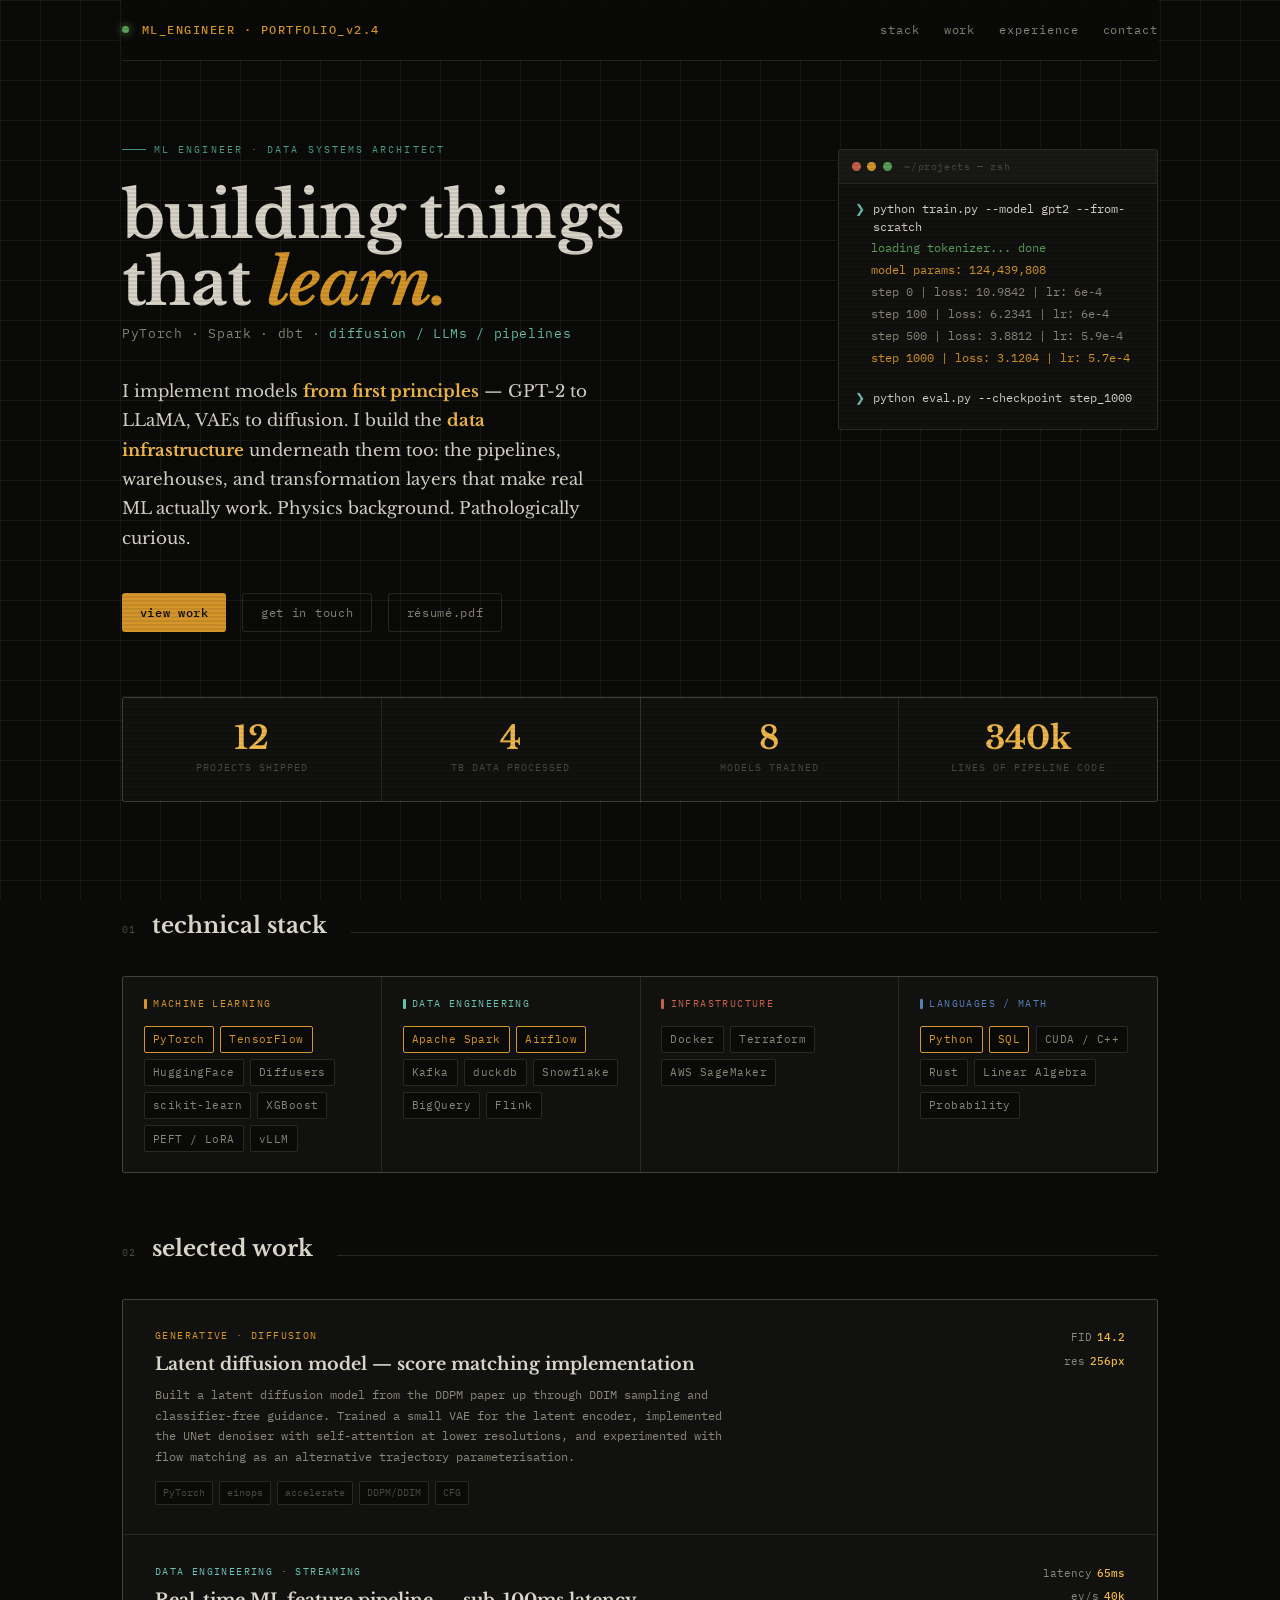
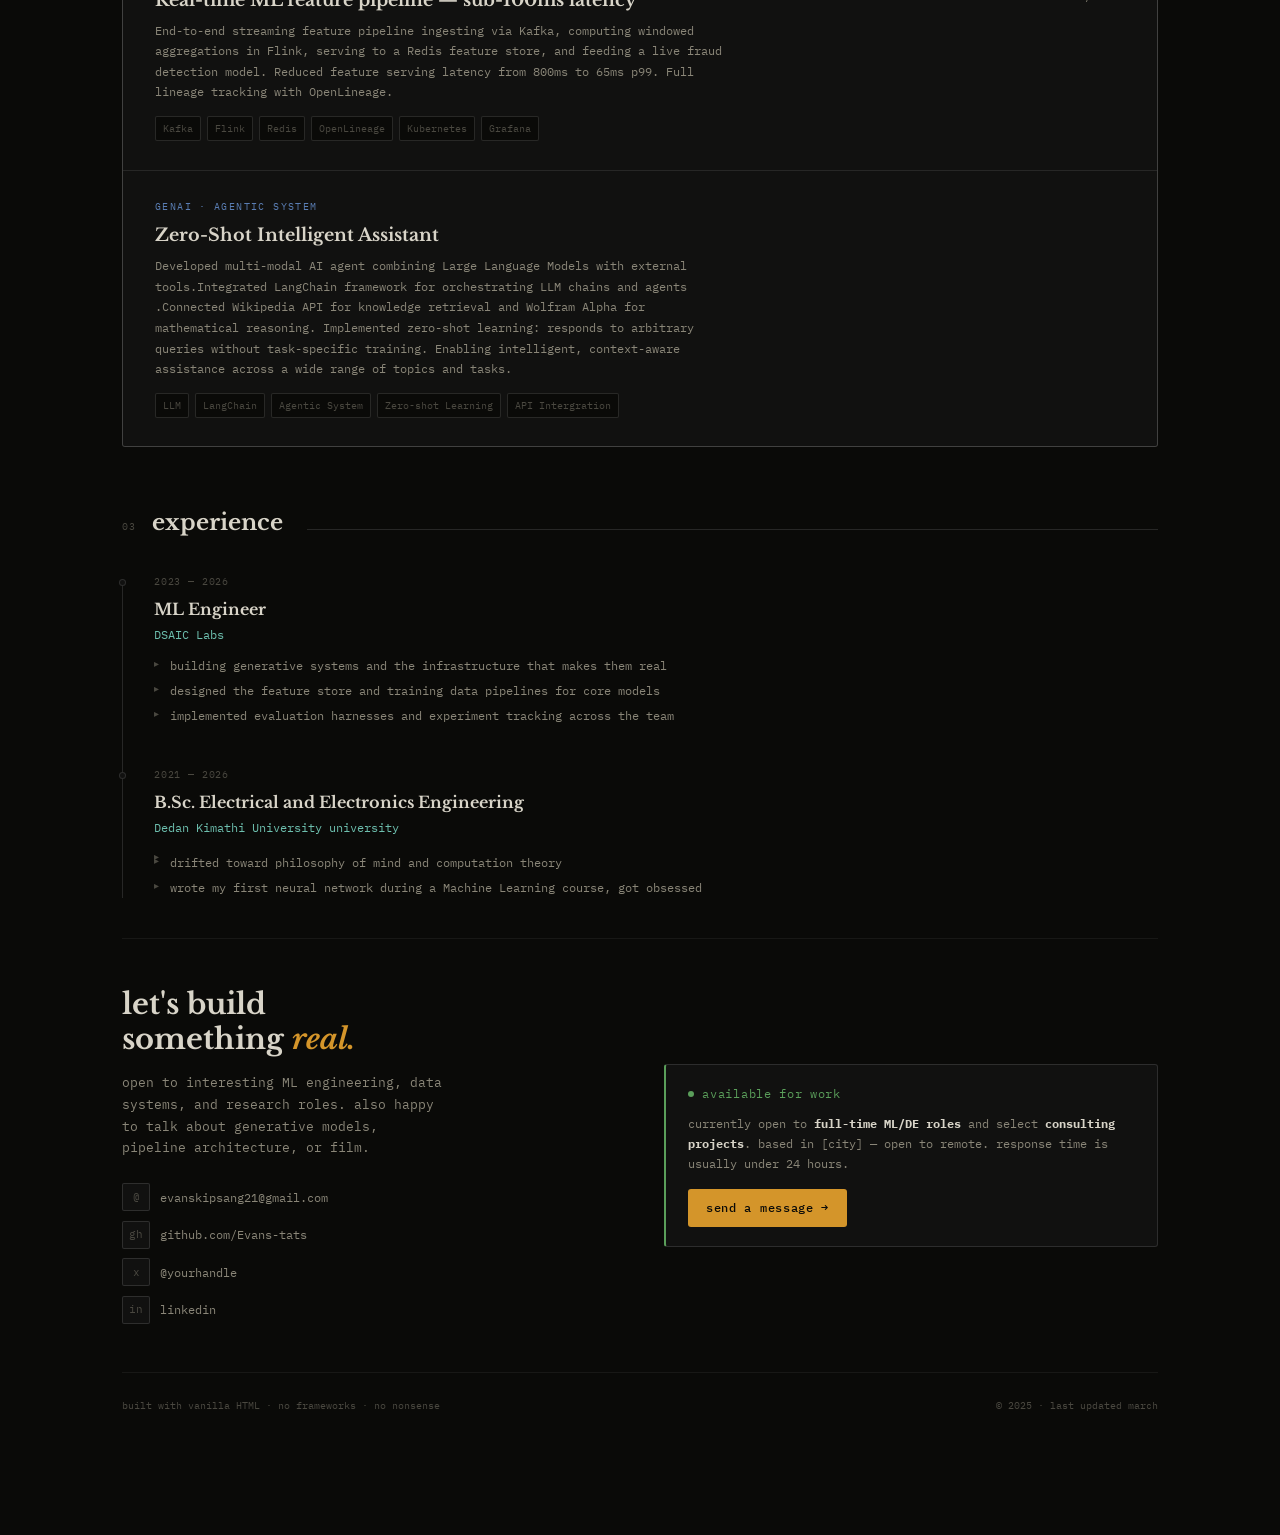
==== commit 0ee5cf77: "t" ====
--- a/index.html
+++ b/index.html
@@ -630,7 +630,7 @@
 
     <div class="projects-list fade-in d2">
 
-      <div class="project-card">
+      <!-- <div class="project-card">
         <div>
           <div class="proj-type t-ml">Machine Learning · NLP</div>
           <div class="proj-name">GPT-2 from scratch — full implementation</div>
@@ -653,7 +653,7 @@
           <div class="proj-stat">params <span>124M</span></div>
           <div class="proj-stat">tokens <span>10B</span></div>
         </div>
-      </div>
+      </div> -->
 
       <div class="project-card">
         <div>
@@ -684,7 +684,7 @@
           <div class="proj-type t-de">Data Engineering · Streaming</div>
           <div class="proj-name">Real-time ML feature pipeline — sub-100ms latency</div>
           <p class="proj-desc">
-            End-to-end streaming feature pipeline ingesting 40k events/sec via Kafka, 
+            End-to-end streaming feature pipeline ingesting  via Kafka, 
             computing windowed aggregations in Flink, serving to a Redis feature store, 
             and feeding a live fraud detection model. Reduced feature serving latency 
             from 800ms to 65ms p99. Full lineage tracking with OpenLineage.
@@ -704,7 +704,7 @@
         </div>
       </div>
 
-      <div class="project-card">
+      <!-- <div class="project-card">
         <div>
           <div class="proj-type t-de">Data Engineering · Analytics</div>
           <div class="proj-name">Lakehouse transformation layer — dbt + DuckDB</div>
@@ -721,12 +721,12 @@
             <span class="stack-tag">Airflow</span>
             <span class="stack-tag">Great Expectations</span>
           </div>
-        </div>
-        <div class="proj-meta">
+        </div> -->
+        <!-- <div class="proj-meta">
           <div class="proj-stat">TB/day <span>1.2</span></div>
           <div class="proj-stat">models <span>140+</span></div>
         </div>
-      </div>
+      </div> -->
 
       <div class="project-card">
         <div>
@@ -761,9 +761,9 @@
 
     <div class="timeline fade-in d2">
       <div class="tl-item">
-        <div class="tl-period">2024 — present</div>
+        <div class="tl-period">2023 — 2026</div>
         <div class="tl-role">ML Engineer</div>
-        <div class="tl-company">Antim Labs</div>
+        <div class="tl-company">DSAIC Labs</div>
         <ul class="tl-points">
           <li>building generative systems and the infrastructure that makes them real</li>
           <li>designed the feature store and training data pipelines for core models</li>
@@ -771,7 +771,7 @@
         </ul>
       </div>
 
-      <div class="tl-item">
+      <!-- <div class="tl-item">
         <div class="tl-period">2022 — 2024</div>
         <div class="tl-role">Senior Data Engineer</div>
         <div class="tl-company">prev. company · fintech</div>
@@ -780,9 +780,9 @@
           <li>migrated 200+ SQL procedures to a fully tested dbt project</li>
           <li>established data contracts and lineage tracking across the warehouse</li>
         </ul>
-      </div>
-
-      <div class="tl-item">
+      </div> -->
+
+      <!-- <div class="tl-item">
         <div class="tl-period">2020 — 2022</div>
         <div class="tl-role">Data Engineer / ML Engineer</div>
         <div class="tl-company">prev. company · early-stage startup</div>
@@ -791,7 +791,7 @@
           <li>trained and deployed recommendation models serving 2M daily active users</li>
           <li>introduced Airflow, Spark, and dbt where there was only bash scripts</li>
         </ul>
-      </div>
+      </div> -->
 
       <div class="tl-item">
         <div class="tl-period">2021 — 2026</div>
